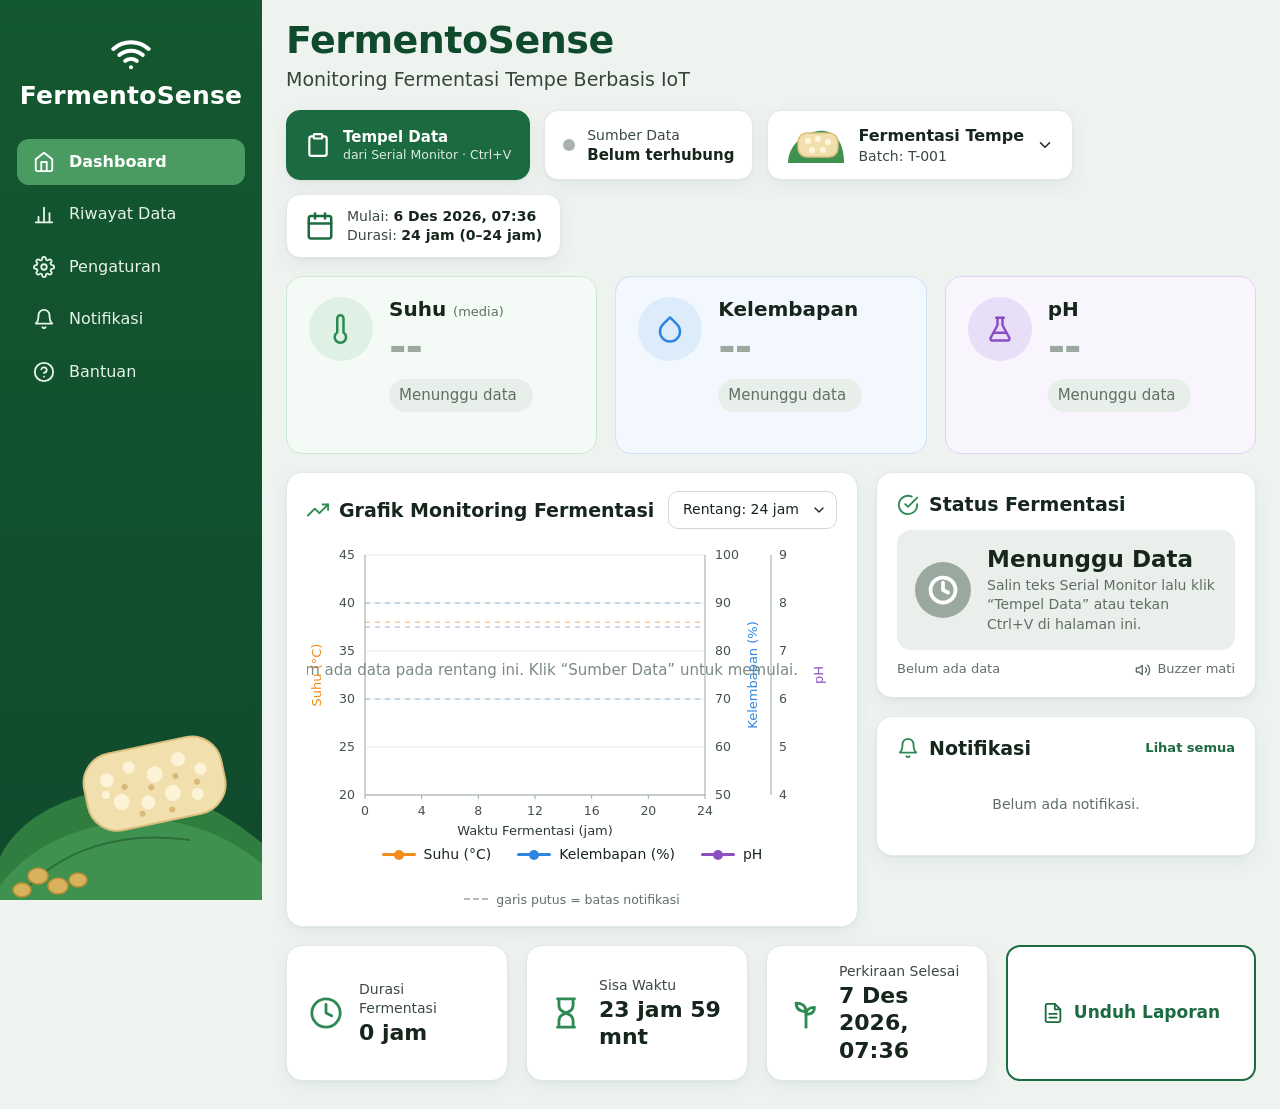
==== index.html @ daf5437d "Tambah dashboard FermentoSense" ====
<!doctype html>
<html lang="id">
<head>
<meta charset="utf-8">
<meta name="viewport" content="width=device-width,initial-scale=1">
<title>FermentoSense – Monitoring Fermentasi Tempe</title>
<link rel="stylesheet" href="style.css">
</head>
<body>

<!-- ============ ICON SPRITE ============ -->
<svg class="sprite" xmlns="http://www.w3.org/2000/svg" aria-hidden="true">
  <defs>
    <symbol id="i-home" viewBox="0 0 24 24"><path d="M3 9l9-7 9 7v11a2 2 0 0 1-2 2H5a2 2 0 0 1-2-2z"/><polyline points="9 22 9 12 15 12 15 22"/></symbol>
    <symbol id="i-bars" viewBox="0 0 24 24"><line x1="18" y1="20" x2="18" y2="10"/><line x1="12" y1="20" x2="12" y2="4"/><line x1="6" y1="20" x2="6" y2="14"/><line x1="3" y1="20" x2="21" y2="20"/></symbol>
    <symbol id="i-gear" viewBox="0 0 24 24"><circle cx="12" cy="12" r="3"/><path d="M19.4 15a1.65 1.65 0 0 0 .33 1.82l.06.06a2 2 0 0 1 0 2.83 2 2 0 0 1-2.83 0l-.06-.06a1.65 1.65 0 0 0-1.82-.33 1.65 1.65 0 0 0-1 1.51V21a2 2 0 0 1-2 2 2 2 0 0 1-2-2v-.09A1.65 1.65 0 0 0 9 19.4a1.65 1.65 0 0 0-1.82.33l-.06.06a2 2 0 0 1-2.83 0 2 2 0 0 1 0-2.83l.06-.06a1.65 1.65 0 0 0 .33-1.82 1.65 1.65 0 0 0-1.51-1H3a2 2 0 0 1-2-2 2 2 0 0 1 2-2h.09A1.65 1.65 0 0 0 4.6 9a1.65 1.65 0 0 0-.33-1.82l-.06-.06a2 2 0 0 1 0-2.83 2 2 0 0 1 2.83 0l.06.06a1.65 1.65 0 0 0 1.82.33H9a1.65 1.65 0 0 0 1-1.51V3a2 2 0 0 1 2-2 2 2 0 0 1 2 2v.09a1.65 1.65 0 0 0 1 1.51 1.65 1.65 0 0 0 1.82-.33l.06-.06a2 2 0 0 1 2.83 0 2 2 0 0 1 0 2.83l-.06.06a1.65 1.65 0 0 0-.33 1.82V9a1.65 1.65 0 0 0 1.51 1H21a2 2 0 0 1 2 2 2 2 0 0 1-2 2h-.09a1.65 1.65 0 0 0-1.51 1z"/></symbol>
    <symbol id="i-bell" viewBox="0 0 24 24"><path d="M18 8A6 6 0 0 0 6 8c0 7-3 9-3 9h18s-3-2-3-9"/><path d="M13.73 21a2 2 0 0 1-3.46 0"/></symbol>
    <symbol id="i-help" viewBox="0 0 24 24"><circle cx="12" cy="12" r="10"/><path d="M9.09 9a3 3 0 0 1 5.83 1c0 2-3 3-3 3"/><line x1="12" y1="17" x2="12.01" y2="17"/></symbol>
    <symbol id="i-thermo" viewBox="0 0 24 24"><path d="M14 14.76V3.5a2.5 2.5 0 0 0-5 0v11.26a4.5 4.5 0 1 0 5 0z"/></symbol>
    <symbol id="i-drop" viewBox="0 0 24 24"><path d="M12 2.69l5.66 5.66a8 8 0 1 1-11.31 0z"/></symbol>
    <symbol id="i-flask" viewBox="0 0 24 24"><path d="M9 3h6"/><path d="M10 3v6L4.5 19a1.5 1.5 0 0 0 1.3 2.2h12.4a1.5 1.5 0 0 0 1.3-2.2L14 9V3"/><path d="M7.5 15h9"/></symbol>
    <symbol id="i-trend" viewBox="0 0 24 24"><polyline points="23 6 13.5 15.5 8.5 10.5 1 18"/><polyline points="17 6 23 6 23 12"/></symbol>
    <symbol id="i-check" viewBox="0 0 24 24"><path d="M22 11.08V12a10 10 0 1 1-5.93-9.14"/><polyline points="22 4 12 14.01 9 11.01"/></symbol>
    <symbol id="i-alert" viewBox="0 0 24 24"><path d="M10.29 3.86L1.82 18a2 2 0 0 0 1.71 3h16.94a2 2 0 0 0 1.71-3L13.71 3.86a2 2 0 0 0-3.42 0z"/><line x1="12" y1="9" x2="12" y2="13"/><line x1="12" y1="17" x2="12.01" y2="17"/></symbol>
    <symbol id="i-clock" viewBox="0 0 24 24"><circle cx="12" cy="12" r="10"/><polyline points="12 6 12 12 16 14"/></symbol>
    <symbol id="i-hourglass" viewBox="0 0 24 24"><path d="M6 2h12M6 22h12M7 2v4.5a5 5 0 0 0 2 4L12 12l-3 1.5a5 5 0 0 0-2 4V22M17 2v4.5a5 5 0 0 1-2 4L12 12l3 1.5a5 5 0 0 1 2 4V22"/></symbol>
    <symbol id="i-sprout" viewBox="0 0 24 24"><path d="M12 22V11"/><path d="M12 11C12 7 9 5 5 5c0 4 2 6 7 6z"/><path d="M12 13c0-3 2.5-5 6-5 0 3.5-2 5-6 5z"/></symbol>
    <symbol id="i-file" viewBox="0 0 24 24"><path d="M14 2H6a2 2 0 0 0-2 2v16a2 2 0 0 0 2 2h12a2 2 0 0 0 2-2V8z"/><polyline points="14 2 14 8 20 8"/><line x1="16" y1="13" x2="8" y2="13"/><line x1="16" y1="17" x2="8" y2="17"/></symbol>
    <symbol id="i-calendar" viewBox="0 0 24 24"><rect x="3" y="4" width="18" height="18" rx="2"/><line x1="16" y1="2" x2="16" y2="6"/><line x1="8" y1="2" x2="8" y2="6"/><line x1="3" y1="10" x2="21" y2="10"/></symbol>
    <symbol id="i-wifi" viewBox="0 0 24 24"><path d="M5 12.55a11 11 0 0 1 14.08 0"/><path d="M1.42 9a16 16 0 0 1 21.16 0"/><path d="M8.53 16.11a6 6 0 0 1 6.95 0"/><line x1="12" y1="20" x2="12.01" y2="20"/></symbol>
    <symbol id="i-chevron" viewBox="0 0 24 24"><polyline points="6 9 12 15 18 9"/></symbol>
    <symbol id="i-volume" viewBox="0 0 24 24"><polygon points="11 5 6 9 2 9 2 15 6 15 11 19 11 5"/><path d="M19.07 4.93a10 10 0 0 1 0 14.14M15.54 8.46a5 5 0 0 1 0 7.07"/></symbol>
    <symbol id="i-mute" viewBox="0 0 24 24"><polygon points="11 5 6 9 2 9 2 15 6 15 11 19 11 5"/><line x1="23" y1="9" x2="17" y2="15"/><line x1="17" y1="9" x2="23" y2="15"/></symbol>
    <symbol id="i-download" viewBox="0 0 24 24"><path d="M21 15v4a2 2 0 0 1-2 2H5a2 2 0 0 1-2-2v-4"/><polyline points="7 10 12 15 17 10"/><line x1="12" y1="15" x2="12" y2="3"/></symbol>
    <symbol id="i-clipboard" viewBox="0 0 24 24"><path d="M16 4h2a2 2 0 0 1 2 2v14a2 2 0 0 1-2 2H6a2 2 0 0 1-2-2V6a2 2 0 0 1 2-2h2"/><rect x="8" y="2" width="8" height="4" rx="1"/></symbol>
    <symbol id="i-plug" viewBox="0 0 24 24"><path d="M9 2v6M15 2v6M6 8h12v4a6 6 0 0 1-12 0z"/><path d="M12 18v4"/></symbol>
  </defs>
</svg>

<div class="app">

  <!-- ============ SIDEBAR ============ -->
  <aside class="sidebar">
    <div class="brand">
      <svg class="ic brand-ic"><use href="#i-wifi"/></svg>
      <div class="brand-name">FermentoSense</div>
    </div>

    <nav class="nav">
      <a href="#dashboard" data-page="dashboard" class="nav-item active"><svg class="ic"><use href="#i-home"/></svg><span>Dashboard</span></a>
      <a href="#riwayat" data-page="riwayat" class="nav-item"><svg class="ic"><use href="#i-bars"/></svg><span>Riwayat Data</span></a>
      <a href="#pengaturan" data-page="pengaturan" class="nav-item"><svg class="ic"><use href="#i-gear"/></svg><span>Pengaturan</span></a>
      <a href="#notifikasi" data-page="notifikasi" class="nav-item"><svg class="ic"><use href="#i-bell"/></svg><span>Notifikasi</span><em class="badge" id="navBadge" hidden>0</em></a>
      <a href="#bantuan" data-page="bantuan" class="nav-item"><svg class="ic"><use href="#i-help"/></svg><span>Bantuan</span></a>
    </nav>

    <svg class="side-art" viewBox="0 0 262 210" aria-hidden="true">
      <path d="M-10 210 C-10 150 40 110 110 100 C170 92 230 120 280 170 L280 210 Z" fill="#2f7d3f"/>
      <path d="M-10 210 C20 160 70 135 140 130 C190 128 240 150 280 190 L280 210 Z" fill="#3f9150"/>
      <path d="M20 205 C60 160 120 140 190 150" stroke="#2a6e39" stroke-width="2" fill="none"/>
      <g transform="translate(78 70) rotate(-12)">
        <rect x="0" y="0" width="140" height="78" rx="30" fill="#f2dfae"/>
        <rect x="0" y="0" width="140" height="78" rx="30" fill="none" stroke="#d9bd7c" stroke-width="2"/>
        <g fill="#fff6dc" opacity=".9">
          <circle cx="24" cy="26" r="7"/><circle cx="48" cy="18" r="6"/><circle cx="72" cy="30" r="8"/><circle cx="98" cy="20" r="7"/><circle cx="118" cy="34" r="6"/>
          <circle cx="34" cy="50" r="8"/><circle cx="60" cy="56" r="7"/><circle cx="86" cy="52" r="8"/><circle cx="110" cy="58" r="6"/><circle cx="20" cy="40" r="4"/>
        </g>
        <g fill="#c79a4c" opacity=".55">
          <circle cx="40" cy="36" r="3"/><circle cx="66" cy="42" r="3"/><circle cx="92" cy="36" r="3"/><circle cx="112" cy="46" r="3"/><circle cx="52" cy="66" r="3"/><circle cx="82" cy="68" r="3"/>
        </g>
      </g>
      <g fill="#d8b25c" stroke="#b78d38" stroke-width="1.5">
        <ellipse cx="38" cy="186" rx="10" ry="8"/><ellipse cx="58" cy="196" rx="10" ry="8"/><ellipse cx="22" cy="200" rx="9" ry="7"/><ellipse cx="78" cy="190" rx="9" ry="7"/>
      </g>
    </svg>
  </aside>

  <!-- ============ MAIN ============ -->
  <main class="main">

    <header class="topbar">
      <div class="title">
        <h1>FermentoSense</h1>
        <p>Monitoring Fermentasi Tempe Berbasis IoT</p>
      </div>

      <div class="top-cards">
        <button type="button" class="pill-card paste-card" id="btnQuickPaste" title="Salin teks Serial Monitor (Tinkercad/Wokwi), lalu klik ini atau tekan Ctrl+V">
          <svg class="ic"><use href="#i-clipboard"/></svg>
          <span class="pc-text"><b>Tempel Data</b><small>dari Serial Monitor · Ctrl+V</small></span>
        </button>

        <button type="button" class="pill-card source-card" id="sourcePill" title="Pilih sumber data sensor">
          <span class="dot" id="srcDot"></span>
          <span class="pc-text">
            <small>Sumber Data</small>
            <b id="srcLabel">Belum terhubung</b>
          </span>
        </button>

        <a href="#pengaturan" class="pill-card batch-card">
          <svg class="batch-ic" viewBox="0 0 60 44" aria-hidden="true">
            <path d="M2 40 C2 22 18 10 32 8 C46 6 58 16 58 40 Z" fill="#3f9150"/>
            <rect x="12" y="10" width="40" height="24" rx="9" fill="#f2dfae" stroke="#d9bd7c" stroke-width="1.5"/>
            <g fill="#fff6dc"><circle cx="22" cy="18" r="3"/><circle cx="32" cy="16" r="3"/><circle cx="42" cy="19" r="3"/><circle cx="26" cy="27" r="3"/><circle cx="37" cy="27" r="3"/></g>
          </svg>
          <span class="pc-text"><b id="batchName">Fermentasi Tempe</b><small>Batch: <span id="batchId">T-001</span></small></span>
          <svg class="ic chev"><use href="#i-chevron"/></svg>
        </a>

        <div class="pill-card date-card">
          <svg class="ic"><use href="#i-calendar"/></svg>
          <span class="pc-text"><small>Mulai: <b id="hdStart">-</b></small><small>Durasi: <b id="hdDur">-</b></small></span>
        </div>
      </div>
    </header>

    <!-- ============ DASHBOARD ============ -->
    <section class="page active" id="page-dashboard">

      <div class="sensor-row">
        <article class="scard temp" id="cardTemp">
          <div class="sicon"><svg class="ic"><use href="#i-thermo"/></svg></div>
          <div class="sbody">
            <div class="slabel">Suhu <span class="slabel-sub">(media)</span></div>
            <div class="sval" id="valTemp">--</div>
            <div class="chip idle" id="chipTemp"></div>
            <div class="ssub" id="subTemp"></div>
          </div>
        </article>

        <article class="scard hum" id="cardHum">
          <div class="sicon"><svg class="ic"><use href="#i-drop"/></svg></div>
          <div class="sbody">
            <div class="slabel">Kelembapan</div>
            <div class="sval" id="valHum">--</div>
            <div class="chip idle" id="chipHum"></div>
          </div>
        </article>

        <article class="scard ph" id="cardPh">
          <div class="sicon"><svg class="ic"><use href="#i-flask"/></svg></div>
          <div class="sbody">
            <div class="slabel">pH</div>
            <div class="sval" id="valPh">--</div>
            <div class="chip idle" id="chipPh"></div>
          </div>
        </article>
      </div>

      <div class="main-row">
        <section class="card chart-card">
          <div class="card-head">
            <h2><svg class="ic green"><use href="#i-trend"/></svg> Grafik Monitoring Fermentasi</h2>
            <label class="select-wrap">
              <select id="rangeSel" aria-label="Rentang waktu grafik">
                <option value="1">Rentang: 1 jam</option>
                <option value="6">Rentang: 6 jam</option>
                <option value="12">Rentang: 12 jam</option>
                <option value="24" selected>Rentang: 24 jam</option>
                <option value="all">Rentang: Semua</option>
              </select>
              <svg class="ic"><use href="#i-chevron"/></svg>
            </label>
          </div>
          <div class="chart" id="chart"></div>
          <div class="legend">
            <span><i class="lg temp"></i>Suhu (°C)</span>
            <span><i class="lg hum"></i>Kelembapan (%)</span>
            <span><i class="lg ph"></i>pH</span>
            <span class="lg-note"><i class="lg-dash"></i>garis putus = batas notifikasi</span>
          </div>
        </section>

        <div class="side-col">
          <section class="card status-card" id="statusCard">
            <div class="card-head"><h2><svg class="ic green"><use href="#i-check"/></svg> Status Fermentasi</h2></div>
            <div class="status-box idle" id="statusBox">
              <div class="status-icon"><svg class="ic"><use href="#i-check"/></svg></div>
              <div>
                <b id="statusTitle">Menunggu Data</b>
                <p id="statusText">Hubungkan sensor untuk memulai.</p>
              </div>
            </div>
            <div class="status-meta">
              <span id="statusMeta">Belum ada data</span>
              <span class="buzzer" id="buzzerRow"></span>
            </div>
          </section>

          <section class="card notif-card">
            <div class="card-head">
              <h2><svg class="ic green"><use href="#i-bell"/></svg> Notifikasi</h2>
              <a href="#notifikasi" class="link-sm">Lihat semua</a>
            </div>
            <div class="notif-list" id="notifPreview"></div>
          </section>
        </div>
      </div>

      <div class="bottom-row">
        <div class="card mini">
          <svg class="ic green"><use href="#i-clock"/></svg>
          <div><small>Durasi Fermentasi</small><b id="elapsed">0 jam</b></div>
        </div>
        <div class="card mini">
          <svg class="ic green"><use href="#i-hourglass"/></svg>
          <div><small>Sisa Waktu</small><b id="remain">0 jam</b></div>
        </div>
        <div class="card mini">
          <svg class="ic green"><use href="#i-sprout"/></svg>
          <div><small>Perkiraan Selesai</small><b id="eta">-</b></div>
        </div>
        <button type="button" class="btn-report" id="btnReport"><svg class="ic"><use href="#i-file"/></svg> Unduh Laporan</button>
      </div>
    </section>

    <!-- ============ RIWAYAT ============ -->
    <section class="page" id="page-riwayat">
      <div class="page-head">
        <h2>Riwayat Data</h2>
        <div class="btn-row">
          <button class="btn" id="btnCsv"><svg class="ic"><use href="#i-download"/></svg> Unduh CSV</button>
          <button class="btn danger" id="btnClearHist">Hapus Riwayat</button>
        </div>
      </div>
      <div class="stat-grid" id="statGrid"></div>
      <section class="card">
        <div class="card-head"><h2>Data Sensor Terbaru</h2><span class="muted" id="histCount"></span></div>
        <div class="table-wrap">
          <table class="tbl" id="histTable">
            <thead><tr><th>Waktu</th><th>Jam ke-</th><th>Suhu Media (°C)</th><th>Suhu Udara (°C)</th><th>Kelembapan (%)</th><th>pH</th><th>Status</th></tr></thead>
            <tbody></tbody>
          </table>
        </div>
      </section>
    </section>

    <!-- ============ PENGATURAN ============ -->
    <section class="page" id="page-pengaturan">
      <div class="page-head"><h2>Pengaturan</h2></div>
      <form id="settingsForm" class="settings-grid" autocomplete="off">
        <section class="card">
          <div class="card-head"><h2>Batch Fermentasi</h2></div>
          <div class="form-grid">
            <label>Nama proses<input type="text" id="setBatchName" required></label>
            <label>Kode batch<input type="text" id="setBatchId" required></label>
            <label>Waktu mulai<input type="datetime-local" id="setStart" required></label>
            <label>Durasi (jam)<input type="number" id="setDuration" min="1" max="240" step="1" required></label>
          </div>
        </section>

        <section class="card">
          <div class="card-head"><h2>Batas Parameter &amp; Notifikasi</h2></div>
          <div class="form-grid">
            <label>Suhu media maks. (°C)<input type="number" id="setTempMax" step="0.1" required><small>Di atas ini: buzzer + notifikasi suhu terlalu tinggi.</small></label>
            <label>pH maks.<input type="number" id="setPhMax" step="0.1" required><small>Di atas ini: kemungkinan fermentasi berlebihan.</small></label>
            <label>Kelembapan min. (%)<input type="number" id="setHumMin" step="1" required><small>Di bawah ini: kelembapan tidak sesuai.</small></label>
            <label>Kelembapan maks. (%)<input type="number" id="setHumMax" step="1" required><small>Di atas ini: kelembapan tidak sesuai.</small></label>
            <label>Simpan riwayat tiap (detik)<input type="number" id="setInterval" min="1" max="3600" step="1" required><small>Tampilan kartu selalu real-time; ini hanya untuk riwayat &amp; grafik.</small></label>
            <label class="check"><input type="checkbox" id="setBuzzer"> Bunyikan buzzer di browser saat suhu melewati batas</label>
          </div>
        </section>

        <div class="btn-row wide">
          <button type="submit" class="btn primary">Simpan Pengaturan</button>
          <button type="button" class="btn" id="btnDefaults">Pulihkan Batas Default</button>
          <button type="button" class="btn" id="btnOpenSource"><svg class="ic"><use href="#i-plug"/></svg> Sumber Data…</button>
        </div>

        <section class="card wide">
          <div class="card-head"><h2>Data &amp; Batch</h2></div>
          <div class="btn-row">
            <button type="button" class="btn" id="btnSeed">Muat Data Contoh (12 jam)</button>
            <button type="button" class="btn" id="btnNewBatch">Mulai Batch Baru</button>
            <button type="button" class="btn danger" id="btnWipe">Hapus Semua Data</button>
          </div>
          <p class="muted">Data disimpan di browser ini (localStorage). “Mulai Batch Baru” mengosongkan riwayat &amp; notifikasi lalu mengatur waktu mulai ke sekarang.</p>
        </section>
      </form>
    </section>

    <!-- ============ NOTIFIKASI ============ -->
    <section class="page" id="page-notifikasi">
      <div class="page-head">
        <h2>Notifikasi</h2>
        <div class="btn-row">
          <button class="btn" id="btnReadAll">Tandai Semua Dibaca</button>
          <button class="btn danger" id="btnClearNotif">Hapus Semua</button>
        </div>
      </div>
      <section class="card"><div class="notif-list big" id="notifFull"></div></section>
    </section>

    <!-- ============ BANTUAN ============ -->
    <section class="page" id="page-bantuan">
      <div class="page-head"><h2>Bantuan</h2></div>

      <section class="card help">
        <h3>Alur data</h3>
        <ol class="flow">
          <li><b>Sensor</b><span>TMP36 ×2, potensiometer ×2</span></li>
          <li><b>Arduino Uno</b><span>baca &amp; kirim lewat Serial</span></li>
          <li><b>Serial Monitor</b><span>teks 1 baris tiap detik</span></li>
          <li><b>FermentoSense</b><span>tempel / USB Serial / simulator</span></li>
          <li><b>Dashboard</b><span>cek batas, grafik, notifikasi</span></li>
        </ol>
        <p class="muted">Tinkercad berjalan di cloud dan tidak punya jalur keluar ke website lain, sehingga data dari Serial Monitor Tinkercad dipindahkan dengan fitur <b>Tempel Serial Monitor</b> (klik “Sumber Data” di kanan atas). Untuk Arduino/ESP32 asli yang tersambung USB, gunakan tab <b>USB Serial</b> (Chrome/Edge) agar data masuk otomatis.</p>
      </section>

      <section class="card help">
        <h3>Pengganti komponen di Tinkercad</h3>
        <div class="table-wrap">
          <table class="tbl">
            <thead><tr><th>Komponen prototype asli</th><th>Pengganti di Tinkercad</th><th>Pin</th><th>Dibaca sebagai</th></tr></thead>
            <tbody>
              <tr><td>ESP32</td><td>Arduino Uno</td><td>–</td><td>Mikrokontroler</td></tr>
              <tr><td>DS18B20</td><td>TMP36 pertama</td><td>A0</td><td><code>T</code> – suhu media (°C)</td></tr>
              <tr><td>DHT22 (suhu)</td><td>TMP36 kedua</td><td>A1</td><td><code>A</code> – suhu udara (°C)</td></tr>
              <tr><td>DHT22 (kelembapan)</td><td>Potensiometer pertama</td><td>A2</td><td><code>H</code> – kelembapan (0–100 %)</td></tr>
              <tr><td>Sensor pH</td><td>Potensiometer kedua</td><td>A3</td><td><code>PH</code> – pH (0–14)</td></tr>
              <tr><td>Buzzer</td><td>Piezo buzzer</td><td>D8</td><td>Bunyi jika suhu media &gt; batas</td></tr>
            </tbody>
          </table>
        </div>
        <p class="muted">Kabel TMP36: kaki kiri → 5V, tengah → pin analog, kanan → GND. Potensiometer: ujung → 5V &amp; GND, wiper (tengah) → pin analog. Piezo: + → D8, – → GND.</p>
      </section>

      <section class="card help">
        <h3>Aturan pengolahan data &amp; notifikasi</h3>
        <div class="table-wrap">
          <table class="tbl">
            <thead><tr><th>Parameter</th><th>Kondisi</th><th>Aksi</th></tr></thead>
            <tbody>
              <tr><td>Suhu media</td><td>&gt; <span data-th="tempMax">38</span> °C</td><td>Buzzer berbunyi + notifikasi “suhu terlalu tinggi”</td></tr>
              <tr><td>Kelembapan udara</td><td>&lt; <span data-th="humMin">70</span> % atau &gt; <span data-th="humMax">90</span> % RH</td><td>Notifikasi “kelembapan tidak sesuai”</td></tr>
              <tr><td>pH</td><td>&gt; <span data-th="phMax">7,5</span></td><td>Notifikasi “kemungkinan fermentasi berlebihan”</td></tr>
              <tr><td>Semua parameter dalam batas</td><td>–</td><td>Dashboard menampilkan status <b>Normal</b></td></tr>
            </tbody>
          </table>
        </div>
        <p class="muted">Notifikasi dikirim saat kondisi <i>berubah</i> (normal → melewati batas, dan sebaliknya), jadi tidak membanjiri daftar tiap detik. Batas dapat diubah di menu Pengaturan.</p>
      </section>

      <section class="card help">
        <div class="card-head"><h3>Kode Arduino untuk Tinkercad</h3><button class="btn" id="btnCopySketch">Salin Kode</button></div>
        <pre class="code" id="sketch"></pre>
      </section>

      <section class="card help">
        <h3>Format data yang dipahami</h3>
        <p>Satu baris per pembacaan. Semua format berikut diterima:</p>
        <pre class="code small">T=31.2;A=29.0;H=74.0;PH=5.70
suhu=31.2, kelembapan=74, ph=5.7
{"temp":31.2,"air":29.0,"hum":74,"ph":5.7}
31.2,74,5.7            (suhu, kelembapan, pH)
31.2,29.0,74,5.7       (suhu media, suhu udara, kelembapan, pH)

Format sketch Tinkercad tim (Arduino Uno), satu blok per siklus:
===== HASIL MONITORING =====
Suhu Media  : 31.20 C
Suhu Udara  : 29.00 C
Kelembapan  : 74.00 % RH
pH          : 5.70
STATUS: NORMAL
→ blok diproses saat baris pH tiba; baris ALARM/STATUS diabaikan (dashboard menghitung sendiri).

Format sketch Wokwi tim (ESP32, 3×DS18B20 + DHT22), beberapa baris per siklus:
DS18B20 Sensor 1: 27.31 ºC
DS18B20 Sensor 2: 27.25 ºC
DS18B20 Sensor 3: 27.38 ºC
DHT22 Humidity: 50.5 %	DHT22 Temperature: 23.1 ºC
→ suhu media = rata-rata 3 DS18B20, suhu udara &amp; kelembapan = DHT22.
  (pH belum ada di sketch Wokwi tersebut, jadi kartu pH menunggu data.)</pre>
      </section>

      <section class="card help">
        <h3>Langkah cepat di Tinkercad</h3>
        <ol class="steps">
          <li>Rakit rangkaian sesuai tabel, tempel kode di atas (mode <i>Text</i>), lalu klik <b>Start Simulation</b>.</li>
          <li>Buka <b>Serial Monitor</b>, geser slider TMP36 / potensiometer sambil melihat baris data muncul.</li>
          <li>Salin beberapa baris dari Serial Monitor → di FermentoSense klik <b>Sumber Data → Tempel Serial Monitor</b> → <b>Proses Data</b>.</li>
          <li>Uji alarm: naikkan TMP36 pertama di atas 38 °C (piezo berbunyi di Tinkercad), turunkan potensiometer 1 di bawah 70 %, atau naikkan potensiometer 2 di atas pH 7,5.</li>
        </ol>
      </section>
    </section>

  </main>
</div>

<!-- ============ MODAL SUMBER DATA ============ -->
<dialog id="srcModal">
  <div class="modal-head">
    <h3>Sumber Data Sensor</h3>
    <button type="button" class="x" id="srcClose" aria-label="Tutup">×</button>
  </div>
  <div class="tabs" role="tablist">
    <button type="button" class="tab active" data-tab="sim">Simulator</button>
    <button type="button" class="tab" data-tab="paste">Tempel Serial Monitor</button>
    <button type="button" class="tab" data-tab="usb">USB Serial</button>
  </div>

  <div class="tab-body" id="tab-sim">
    <p class="muted">Meniru sensor Tinkercad. Geser slider seperti memutar TMP36 / potensiometer; data dikirim tiap detik.</p>
    <div class="sliders">
      <label>Suhu media – TMP36 #1 <output id="oTemp">31,2 °C</output><input type="range" id="simTemp" min="15" max="50" step="0.1" value="31.2"></label>
      <label>Suhu udara – TMP36 #2 <output id="oAir">29,0 °C</output><input type="range" id="simAir" min="15" max="50" step="0.1" value="29"></label>
      <label>Kelembapan – Potensiometer #1 <output id="oHum">74 %</output><input type="range" id="simHum" min="0" max="100" step="1" value="74"></label>
      <label>pH – Potensiometer #2 <output id="oPh">5,7</output><input type="range" id="simPh" min="0" max="14" step="0.1" value="5.7"></label>
    </div>
    <div class="presets">
      <span>Skenario:</span>
      <button type="button" class="chip-btn" data-preset="normal">Normal</button>
      <button type="button" class="chip-btn" data-preset="hot">Suhu tinggi</button>
      <button type="button" class="chip-btn" data-preset="dry">Kelembapan rendah</button>
      <button type="button" class="chip-btn" data-preset="wet">Kelembapan tinggi</button>
      <button type="button" class="chip-btn" data-preset="acid">pH tinggi</button>
    </div>
    <label class="check"><input type="checkbox" id="simNoise" checked> Variasi acak kecil (agar mirip sensor asli)</label>
    <div class="btn-row">
      <button type="button" class="btn primary" id="simToggle">Mulai Simulator</button>
      <button type="button" class="btn" id="simOnce">Kirim Sekali</button>
    </div>
  </div>

  <div class="tab-body" id="tab-paste" hidden>
    <p class="muted">Salin teks dari <b>Serial Monitor Tinkercad</b> lalu tempel di bawah. Tiap baris diproses menjadi satu pembacaan.</p>
    <textarea id="pasteArea" rows="7" spellcheck="false" placeholder="T=31.2;A=29.0;H=74.0;PH=5.70&#10;T=31.4;A=29.0;H=73.0;PH=5.68"></textarea>
    <div class="paste-opts">
      <label>Jarak waktu antar baris (detik)<input type="number" id="pasteGap" min="1" value="1"></label>
      <button type="button" class="btn primary" id="pasteGo">Proses Data</button>
    </div>
    <p class="muted" id="pasteResult"></p>
  </div>

  <div class="tab-body" id="tab-usb" hidden>
    <p class="muted">Untuk Arduino / ESP32 <b>fisik</b> yang tersambung lewat USB (sketch yang sama, format baris sama). Butuh Chrome atau Edge. Tidak bisa dipakai untuk Tinkercad.</p>
    <div class="paste-opts">
      <label>Baud rate
        <select id="baud"><option>9600</option><option>19200</option><option>57600</option><option selected>115200</option></select>
      </label>
      <div class="btn-row">
        <button type="button" class="btn primary" id="usbConnect">Hubungkan</button>
        <button type="button" class="btn" id="usbDisconnect" disabled>Putuskan</button>
      </div>
    </div>
    <p class="muted" id="usbStatus">Belum terhubung.</p>
  </div>
</dialog>

<div class="toast" id="toast" role="status" aria-live="polite"></div>

<script src="app.js"></script>
</body>
</html>
---- style.css ----
:root{
  --g900:#0f4a2c; --g800:#14582f; --g700:#1c6b40; --g600:#2c8a52; --g500:#34a85a; --g100:#e3f3e8; --g50:#f2faf5;
  --ink:#16261d; --muted:#5f6f66; --line:#e2eae5; --bg:#eef3f0; --card:#fff;
  --orange:#f28c1a; --blue:#2f86e0; --purple:#8a4fc1;
  --red:#d33a32; --red-bg:#fdeceb; --red-line:#f4c3bf; --amber:#c27a00;
  --radius:16px; --shadow:0 1px 2px rgba(15,74,44,.05),0 6px 18px rgba(15,74,44,.06);
}
*{box-sizing:border-box}
html,body{margin:0}
body{font-family:"Segoe UI",system-ui,-apple-system,Roboto,Arial,sans-serif;color:var(--ink);background:var(--bg);font-size:15px;line-height:1.4}
.sprite{position:absolute;width:0;height:0;overflow:hidden}
.ic{width:22px;height:22px;fill:none;stroke:currentColor;stroke-width:2;stroke-linecap:round;stroke-linejoin:round;flex:none}
.ic.green{color:var(--g600)}
button,select,input,textarea{font:inherit;color:inherit}
a{color:inherit;text-decoration:none}
[hidden]{display:none!important}

.app{display:grid;grid-template-columns:262px minmax(0,1fr);min-height:100vh}

/* ---------- sidebar ---------- */
.sidebar{background:linear-gradient(180deg,#14582f 0%,#0f4a2c 100%);color:#fff;position:sticky;top:0;height:100vh;display:flex;flex-direction:column;overflow:hidden}
.brand{display:flex;flex-direction:column;align-items:center;gap:4px;padding:34px 16px 26px}
.brand-ic{width:40px;height:40px;stroke-width:2.4}
.brand-name{font-size:25px;font-weight:700;letter-spacing:.2px}
.nav{display:flex;flex-direction:column;gap:6px;padding:0 17px}
.nav-item{display:flex;align-items:center;gap:14px;padding:12px 16px;border-radius:12px;color:#e6f3ea;font-size:16px;transition:background .15s}
.nav-item:hover{background:rgba(255,255,255,.08)}
.nav-item.active{background:#4a9b62;color:#fff;font-weight:600}
.badge{margin-left:auto;background:#ef4a3f;color:#fff;font-style:normal;font-size:12px;font-weight:700;min-width:24px;height:24px;border-radius:12px;display:grid;place-items:center;padding:0 6px}
.side-art{margin-top:auto;width:100%;display:block}

/* ---------- topbar ---------- */
.main{padding:20px 24px 28px;min-width:0}
.topbar{display:flex;justify-content:space-between;align-items:flex-start;gap:18px;flex-wrap:wrap;margin-bottom:18px}
.title h1{margin:0;font-size:38px;line-height:1.1;color:var(--g900);font-weight:800;letter-spacing:-.5px}
.title p{margin:4px 0 0;font-size:19px;color:#35453c}
.top-cards{display:flex;gap:14px;flex-wrap:wrap}
.pill-card{display:flex;align-items:center;gap:12px;background:var(--card);border-radius:14px;padding:12px 18px;box-shadow:var(--shadow);border:1px solid var(--line);cursor:default;text-align:left}
.pill-card small{display:block;color:#3b4a42;font-size:14px}
.pill-card b{font-weight:600;color:var(--ink)}
.pc-text{display:flex;flex-direction:column;line-height:1.35}
.batch-card{cursor:pointer;min-width:250px}
.batch-card .pc-text b{font-size:16px}
.batch-card .chev{margin-left:auto;width:18px;height:18px}
.batch-ic{width:60px;height:44px}
.date-card .ic{color:var(--g700);width:30px;height:30px}
.paste-card{cursor:pointer;background:var(--g700);border-color:var(--g700);color:#fff;transition:background .15s}
.paste-card:hover{background:var(--g800)}
.paste-card b,.paste-card small{color:#fff}
.paste-card small{opacity:.85;font-size:12.5px}
.paste-card .ic{width:26px;height:26px}
.source-card{cursor:pointer;transition:box-shadow .15s}
.source-card:hover{box-shadow:0 2px 4px rgba(15,74,44,.1),0 8px 22px rgba(15,74,44,.12)}
.source-card b{font-size:15px}
.dot{width:12px;height:12px;border-radius:50%;background:#a7b3ac;flex:none}
.dot.live{background:#27b25a;box-shadow:0 0 0 0 rgba(39,178,90,.6);animation:pulse 1.6s infinite}
.dot.stale{background:#e0a32b}
@keyframes pulse{70%{box-shadow:0 0 0 9px rgba(39,178,90,0)}100%{box-shadow:0 0 0 0 rgba(39,178,90,0)}}

/* ---------- pages ---------- */
.page{display:none}
.page.active{display:block}
.page-head{display:flex;align-items:center;justify-content:space-between;gap:12px;flex-wrap:wrap;margin-bottom:16px}
.page-head h2{margin:0;font-size:26px;color:var(--g900)}

.card{background:var(--card);border-radius:var(--radius);box-shadow:var(--shadow);border:1px solid var(--line);padding:18px 20px}
.card-head{display:flex;align-items:center;justify-content:space-between;gap:10px;margin-bottom:12px}
.card-head h2,.card-head h3{margin:0;font-size:19px;display:flex;align-items:center;gap:10px}
.link-sm{font-size:13px;color:var(--g700);font-weight:600}
.muted{color:var(--muted);font-size:13.5px}

/* ---------- sensor cards ---------- */
.sensor-row{display:grid;grid-template-columns:repeat(3,minmax(0,1fr));gap:18px;margin-bottom:18px}
.scard{display:flex;gap:16px;align-items:flex-start;padding:20px 22px;border-radius:var(--radius);border:1.5px solid;transition:background .2s,border-color .2s}
.scard.temp{background:#f4fbf6;border-color:#cde7d6}
.scard.hum{background:#f3f8fe;border-color:#cfe1f5}
.scard.ph{background:#f8f5fd;border-color:#e0d4f3}
.scard.warn{background:var(--red-bg);border-color:var(--red-line)}
.sicon{width:64px;height:64px;border-radius:50%;display:grid;place-items:center;flex:none}
.sicon .ic{width:30px;height:30px}
.temp .sicon{background:#dff1e5;color:#2c8a52}
.hum .sicon{background:#dcecfb;color:#2f86e0}
.ph .sicon{background:#e9def8;color:#8a4fc1}
.warn .sicon{background:#fadad7;color:var(--red)}
.slabel{font-weight:700;font-size:20px;line-height:1.2}
.slabel-sub{font-weight:500;font-size:13px;color:var(--muted)}
.sval{font-size:42px;font-weight:800;line-height:1.15;letter-spacing:-1px;margin:2px 0 8px;font-variant-numeric:tabular-nums}
.sval small{font-size:34px;font-weight:800;letter-spacing:0;margin-left:6px}
.nodata .sval{color:#9aa8a0}
.ssub{font-size:13px;color:var(--muted);margin-top:8px;min-height:1em}
.chip{display:inline-flex;align-items:center;gap:8px;padding:6px 16px 6px 10px;border-radius:999px;font-size:15px;max-width:100%}
.chip .ic{width:20px;height:20px}
.chip.ok{background:#d9f0df;color:#124a28}
.chip.ok .ic{color:#1f9a4c}
.chip.bad{background:#f9d5d2;color:#8d1d17;font-weight:600}
.chip.bad .ic{color:var(--red)}
.chip.idle{background:#e8eeea;color:#5f6f66}

/* ---------- main row ---------- */
.main-row{display:grid;grid-template-columns:minmax(0,1fr) 380px;gap:18px;margin-bottom:18px}
.chart-card{min-width:0}
.select-wrap{position:relative;display:inline-flex;align-items:center}
.select-wrap select{appearance:none;border:1px solid #cfd9d3;background:#fff;border-radius:10px;padding:8px 36px 8px 14px;font-size:14px;cursor:pointer}
.select-wrap .ic{position:absolute;right:10px;width:16px;height:16px;pointer-events:none}
.chart{position:relative;width:100%;min-height:300px}
.chart svg{display:block;max-width:100%}
.chart text{font-family:inherit}
.tip{position:absolute;pointer-events:none;background:rgba(22,38,29,.94);color:#fff;border-radius:10px;padding:8px 12px;font-size:13px;line-height:1.5;display:none;white-space:nowrap;z-index:5}
.tip b{display:block;margin-bottom:2px}
.tip i{display:inline-block;width:9px;height:9px;border-radius:50%;margin-right:6px}
.legend{display:flex;justify-content:center;gap:26px;flex-wrap:wrap;font-size:14px;margin-top:4px}
.legend span{display:flex;align-items:center;gap:8px}
.lg{width:34px;height:3px;position:relative;display:inline-block;border-radius:2px}
.lg::after{content:"";position:absolute;left:50%;top:50%;width:10px;height:10px;border-radius:50%;background:inherit;transform:translate(-50%,-50%)}
.lg.temp{background:var(--orange)}.lg.hum{background:var(--blue)}.lg.ph{background:var(--purple)}
.lg-note{color:var(--muted);font-size:12.5px}
.lg-dash{width:24px;border-top:2px dashed #b4bfb8;display:inline-block}

.side-col{display:flex;flex-direction:column;gap:18px;min-width:0}
.status-box{display:flex;align-items:center;gap:16px;border-radius:14px;padding:16px 18px;background:#d9f1df}
.status-box b{font-size:23px;display:block;line-height:1.2}
.status-box p{margin:2px 0 0;font-size:14px;color:#26432f}
.status-icon{width:56px;height:56px;border-radius:50%;background:#27ae55;color:#fff;display:grid;place-items:center;flex:none}
.status-icon .ic{width:30px;height:30px;stroke-width:3}
.status-box.warn{background:var(--red-bg);border:1px solid var(--red-line)}
.status-box.warn .status-icon{background:var(--red)}
.status-box.warn p{color:#7d2520}
.status-box.warn ul{margin:6px 0 0;padding-left:18px;font-size:14px;color:#7d2520}
.status-box.idle{background:#eaefec}
.status-box.idle .status-icon{background:#9aa8a0}
.status-box.idle p{color:var(--muted)}
.status-meta{display:flex;justify-content:space-between;align-items:center;gap:10px;margin-top:10px;font-size:13px;color:var(--muted);flex-wrap:wrap}
.buzzer{display:inline-flex;align-items:center;gap:6px}
.buzzer .ic{width:16px;height:16px}
.buzzer.on{color:var(--red);font-weight:700}
.buzzer.on .ic{animation:shake .5s infinite}
@keyframes shake{25%{transform:rotate(-12deg)}75%{transform:rotate(12deg)}}
.buzzer button{border:1px solid var(--red-line);background:#fff;color:var(--red);border-radius:8px;padding:2px 10px;font-size:12px;cursor:pointer}

.notif-list{display:flex;flex-direction:column;gap:10px}
.notif{display:flex;gap:12px;padding:12px 14px;border-radius:12px;align-items:flex-start}
.notif .ic{margin-top:2px}
.notif.warn{background:#fbe9e8;border:1px solid #f6d3d0;color:#8d1d17}
.notif.warn .ic{color:var(--red)}
.notif.ok{background:#e6f5ea;border:1px solid #d3ecda;color:#173f26}
.notif.ok .ic{color:#1f9a4c}
.nb{flex:1;min-width:0}
.nt{display:flex;justify-content:space-between;gap:10px;align-items:baseline}
.nt b{font-size:15px}
.nt span{font-size:12.5px;opacity:.8;white-space:nowrap}
.notif p{margin:2px 0 0;font-size:13.5px;color:var(--ink);opacity:.85}
.notif.unread{box-shadow:inset 3px 0 0 var(--red)}
.notif.ok.unread{box-shadow:inset 3px 0 0 #27ae55}
.empty{color:var(--muted);text-align:center;padding:22px 8px;font-size:14px}
.notif-list.big .notif{padding:14px 16px}

/* ---------- bottom row ---------- */
.bottom-row{display:grid;grid-template-columns:repeat(3,minmax(0,1fr)) 250px;gap:18px;align-items:stretch}
.card.mini{display:flex;align-items:center;gap:16px;padding:16px 22px}
.card.mini .ic{width:34px;height:34px}
.card.mini small{display:block;color:#3b4a42;font-size:14px}
.card.mini b{font-size:22px;font-weight:700;line-height:1.25}
.btn-report{display:flex;align-items:center;justify-content:center;gap:10px;background:#fff;border:2px solid var(--g700);color:var(--g700);border-radius:14px;font-size:17px;font-weight:600;cursor:pointer;padding:14px;transition:background .15s,color .15s}
.btn-report:hover{background:var(--g700);color:#fff}

/* ---------- buttons / forms ---------- */
.btn-row{display:flex;gap:10px;flex-wrap:wrap;align-items:center}
.btn{display:inline-flex;align-items:center;gap:8px;border:1px solid #c5d3ca;background:#fff;border-radius:10px;padding:9px 16px;cursor:pointer;font-weight:600;font-size:14px;color:var(--g800)}
.btn .ic{width:17px;height:17px}
.btn:hover{background:var(--g50)}
.btn.primary{background:var(--g700);border-color:var(--g700);color:#fff}
.btn.primary:hover{background:var(--g800)}
.btn.danger{color:var(--red);border-color:var(--red-line)}
.btn.danger:hover{background:var(--red-bg)}
.btn:disabled{opacity:.5;cursor:not-allowed}
.chip-btn{border:1px solid #c5d3ca;background:#fff;border-radius:999px;padding:5px 14px;cursor:pointer;font-size:13px}
.chip-btn:hover{background:var(--g100)}

.settings-grid{display:grid;grid-template-columns:repeat(2,minmax(0,1fr));gap:18px}
.settings-grid .wide{grid-column:1/-1}
.form-grid{display:grid;grid-template-columns:repeat(2,minmax(0,1fr));gap:14px 16px}
.form-grid label,.tab-body label{display:flex;flex-direction:column;gap:5px;font-size:14px;font-weight:600}
.form-grid small{font-weight:400;color:var(--muted);font-size:12px}
input[type=text],input[type=number],input[type=datetime-local],select,textarea{border:1px solid #c9d6ce;border-radius:10px;padding:9px 12px;background:#fff;width:100%}
input:focus,select:focus,textarea:focus{outline:2px solid #8fd0a5;border-color:#4a9b62}
label.check{flex-direction:row!important;align-items:center;gap:10px!important;font-weight:500!important;grid-column:1/-1}
label.check input{width:auto}

.table-wrap{overflow:auto;max-width:100%}
.tbl{border-collapse:collapse;width:100%;font-size:14px}
.tbl th,.tbl td{text-align:left;padding:9px 12px;border-bottom:1px solid var(--line);white-space:nowrap}
.tbl th{color:var(--muted);font-weight:600;font-size:13px;position:sticky;top:0;background:#fff}
.tbl td.num{font-variant-numeric:tabular-nums}
.tbl tr.bad td{background:#fff6f5}
.tag{display:inline-block;padding:2px 10px;border-radius:999px;font-size:12px;font-weight:600}
.tag.ok{background:#d9f0df;color:#124a28}
.tag.bad{background:#f9d5d2;color:#8d1d17}
code{background:#eef3f0;border-radius:5px;padding:1px 6px;font-size:13px}

.stat-grid{display:grid;grid-template-columns:repeat(3,minmax(0,1fr));gap:18px;margin-bottom:18px}
.stat h3{margin:0 0 8px;font-size:16px;display:flex;align-items:center;gap:8px}
.stat dl{display:grid;grid-template-columns:auto 1fr;gap:4px 14px;margin:0}
.stat dt{color:var(--muted);font-size:13.5px}
.stat dd{margin:0;font-weight:700;text-align:right;font-variant-numeric:tabular-nums}

.help{margin-bottom:16px}
.help h3{margin:0 0 10px;font-size:18px}
.flow{list-style:none;display:flex;gap:10px;flex-wrap:wrap;padding:0;margin:0 0 12px;counter-reset:f}
.flow li{flex:1;min-width:140px;background:var(--g50);border:1px solid #cfe7d8;border-radius:12px;padding:10px 12px;display:flex;flex-direction:column;counter-increment:f}
.flow li::before{content:counter(f);width:22px;height:22px;border-radius:50%;background:var(--g700);color:#fff;font-size:12px;display:grid;place-items:center;margin-bottom:6px;font-weight:700}
.flow span{font-size:13px;color:var(--muted)}
.steps{padding-left:22px;margin:0}.steps li{margin:6px 0}
pre.code{background:#13241b;color:#d6f0de;border-radius:12px;padding:14px 16px;overflow:auto;font-size:13px;line-height:1.5;margin:0;font-family:Consolas,"Courier New",monospace;max-height:460px}
pre.code.small{max-height:none}

/* ---------- modal ---------- */
dialog{border:none;border-radius:18px;padding:0;width:min(640px,94vw);box-shadow:0 20px 60px rgba(0,0,0,.3);color:var(--ink)}
dialog::backdrop{background:rgba(10,30,20,.5)}
.modal-head{display:flex;justify-content:space-between;align-items:center;padding:18px 22px 6px}
.modal-head h3{margin:0;font-size:20px}
.x{border:none;background:none;font-size:28px;line-height:1;cursor:pointer;color:var(--muted)}
.tabs{display:flex;gap:4px;padding:0 22px;border-bottom:1px solid var(--line)}
.tab{border:none;background:none;padding:10px 14px;cursor:pointer;font-weight:600;color:var(--muted);border-bottom:3px solid transparent}
.tab.active{color:var(--g700);border-color:var(--g600)}
.tab-body{padding:16px 22px 22px;display:flex;flex-direction:column;gap:14px}
.tab-body p{margin:0}
.sliders{display:flex;flex-direction:column;gap:12px}
.sliders label{display:block}
.sliders output{float:right;font-weight:700;color:var(--g700)}
.sliders input[type=range]{width:100%;accent-color:var(--g600);margin-top:6px}
.presets{display:flex;gap:8px;flex-wrap:wrap;align-items:center;font-size:13px;color:var(--muted)}
.paste-opts{display:flex;gap:14px;align-items:flex-end;flex-wrap:wrap;justify-content:space-between}
textarea{font-family:Consolas,monospace;font-size:13px;resize:vertical}

.toast{position:fixed;left:50%;bottom:26px;transform:translate(-50%,30px);background:#16261d;color:#fff;padding:11px 20px;border-radius:12px;font-size:14px;opacity:0;pointer-events:none;transition:.25s;z-index:50;max-width:90vw;text-align:center}
.toast.show{opacity:1;transform:translate(-50%,0)}

/* ---------- responsive ---------- */
@media (max-width:1180px){
  .main-row{grid-template-columns:minmax(0,1fr)}
  .bottom-row{grid-template-columns:repeat(3,minmax(0,1fr))}
  .btn-report{grid-column:1/-1;padding:12px}
}
@media (max-width:1000px){
  .app{grid-template-columns:1fr}
  .sidebar{position:static;height:auto;flex-direction:row;align-items:center;gap:8px;padding:10px 14px;overflow-x:auto}
  .brand{flex-direction:row;padding:0 10px 0 0;gap:8px}
  .brand-ic{width:26px;height:26px}.brand-name{font-size:18px;white-space:nowrap}
  .nav{flex-direction:row;padding:0}
  .nav-item{padding:9px 12px;font-size:14px;white-space:nowrap;gap:8px}
  .nav-item .ic{width:18px;height:18px}
  .side-art{display:none}
  .sensor-row,.stat-grid{grid-template-columns:1fr}
  .settings-grid{grid-template-columns:1fr}
}
@media (max-width:640px){
  .main{padding:14px 14px 24px}
  .title h1{font-size:30px}.title p{font-size:16px}
  .form-grid{grid-template-columns:1fr}
  .bottom-row{grid-template-columns:1fr}
  .top-cards{width:100%}.pill-card{flex:1;min-width:0}
  .sval{font-size:36px}
}
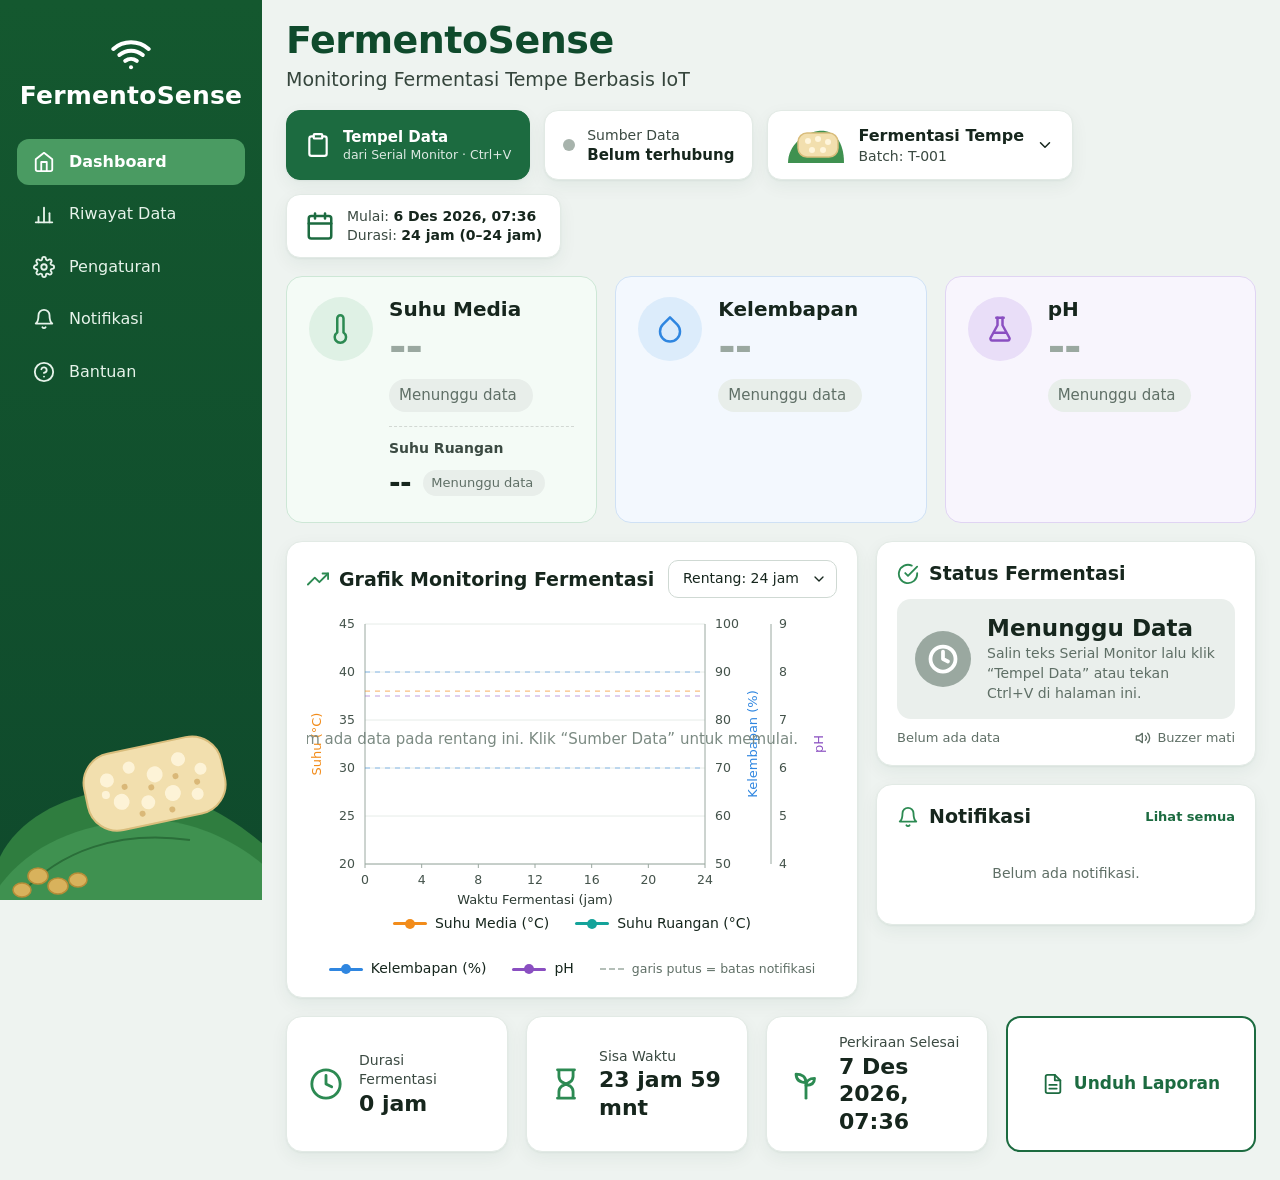
==== commit 00419f33: "Tambah parameter suhu ruangan (aturan sama dengan suhu media)" ====
--- a/index.html
+++ b/index.html
@@ -122,10 +122,14 @@
         <article class="scard temp" id="cardTemp">
           <div class="sicon"><svg class="ic"><use href="#i-thermo"/></svg></div>
           <div class="sbody">
-            <div class="slabel">Suhu <span class="slabel-sub">(media)</span></div>
+            <div class="slabel">Suhu Media</div>
             <div class="sval" id="valTemp">--</div>
             <div class="chip idle" id="chipTemp"></div>
-            <div class="ssub" id="subTemp"></div>
+            <div class="subrow" id="rowAir">
+              <span class="sub-label">Suhu Ruangan</span>
+              <span class="sub-val" id="valAir">--</span>
+              <span class="chip sm idle" id="chipAir"></span>
+            </div>
           </div>
         </article>
 
@@ -165,7 +169,8 @@
           </div>
           <div class="chart" id="chart"></div>
           <div class="legend">
-            <span><i class="lg temp"></i>Suhu (°C)</span>
+            <span><i class="lg temp"></i>Suhu Media (°C)</span>
+            <span><i class="lg air"></i>Suhu Ruangan (°C)</span>
             <span><i class="lg hum"></i>Kelembapan (%)</span>
             <span><i class="lg ph"></i>pH</span>
             <span class="lg-note"><i class="lg-dash"></i>garis putus = batas notifikasi</span>
@@ -229,7 +234,7 @@
         <div class="card-head"><h2>Data Sensor Terbaru</h2><span class="muted" id="histCount"></span></div>
         <div class="table-wrap">
           <table class="tbl" id="histTable">
-            <thead><tr><th>Waktu</th><th>Jam ke-</th><th>Suhu Media (°C)</th><th>Suhu Udara (°C)</th><th>Kelembapan (%)</th><th>pH</th><th>Status</th></tr></thead>
+            <thead><tr><th>Waktu</th><th>Jam ke-</th><th>Suhu Media (°C)</th><th>Suhu Ruangan (°C)</th><th>Kelembapan (%)</th><th>pH</th><th>Status</th></tr></thead>
             <tbody></tbody>
           </table>
         </div>
@@ -254,6 +259,7 @@
           <div class="card-head"><h2>Batas Parameter &amp; Notifikasi</h2></div>
           <div class="form-grid">
             <label>Suhu media maks. (°C)<input type="number" id="setTempMax" step="0.1" required><small>Di atas ini: buzzer + notifikasi suhu terlalu tinggi.</small></label>
+            <label>Suhu ruangan maks. (°C)<input type="number" id="setAirMax" step="0.1" required><small>Aturan sama dengan suhu media: buzzer + notifikasi.</small></label>
             <label>pH maks.<input type="number" id="setPhMax" step="0.1" required><small>Di atas ini: kemungkinan fermentasi berlebihan.</small></label>
             <label>Kelembapan min. (%)<input type="number" id="setHumMin" step="1" required><small>Di bawah ini: kelembapan tidak sesuai.</small></label>
             <label>Kelembapan maks. (%)<input type="number" id="setHumMax" step="1" required><small>Di atas ini: kelembapan tidak sesuai.</small></label>
@@ -333,6 +339,7 @@
             <thead><tr><th>Parameter</th><th>Kondisi</th><th>Aksi</th></tr></thead>
             <tbody>
               <tr><td>Suhu media</td><td>&gt; <span data-th="tempMax">38</span> °C</td><td>Buzzer berbunyi + notifikasi “suhu terlalu tinggi”</td></tr>
+              <tr><td>Suhu ruangan</td><td>&gt; <span data-th="airMax">38</span> °C</td><td>Buzzer berbunyi + notifikasi “suhu ruangan terlalu tinggi”</td></tr>
               <tr><td>Kelembapan udara</td><td>&lt; <span data-th="humMin">70</span> % atau &gt; <span data-th="humMax">90</span> % RH</td><td>Notifikasi “kelembapan tidak sesuai”</td></tr>
               <tr><td>pH</td><td>&gt; <span data-th="phMax">7,5</span></td><td>Notifikasi “kemungkinan fermentasi berlebihan”</td></tr>
               <tr><td>Semua parameter dalam batas</td><td>–</td><td>Dashboard menampilkan status <b>Normal</b></td></tr>
@@ -404,7 +411,7 @@
     <p class="muted">Meniru sensor Tinkercad. Geser slider seperti memutar TMP36 / potensiometer; data dikirim tiap detik.</p>
     <div class="sliders">
       <label>Suhu media – TMP36 #1 <output id="oTemp">31,2 °C</output><input type="range" id="simTemp" min="15" max="50" step="0.1" value="31.2"></label>
-      <label>Suhu udara – TMP36 #2 <output id="oAir">29,0 °C</output><input type="range" id="simAir" min="15" max="50" step="0.1" value="29"></label>
+      <label>Suhu ruangan – TMP36 #2 <output id="oAir">29,0 °C</output><input type="range" id="simAir" min="15" max="50" step="0.1" value="29"></label>
       <label>Kelembapan – Potensiometer #1 <output id="oHum">74 %</output><input type="range" id="simHum" min="0" max="100" step="1" value="74"></label>
       <label>pH – Potensiometer #2 <output id="oPh">5,7</output><input type="range" id="simPh" min="0" max="14" step="0.1" value="5.7"></label>
     </div>
@@ -412,6 +419,7 @@
       <span>Skenario:</span>
       <button type="button" class="chip-btn" data-preset="normal">Normal</button>
       <button type="button" class="chip-btn" data-preset="hot">Suhu tinggi</button>
+      <button type="button" class="chip-btn" data-preset="hotRoom">Ruangan panas</button>
       <button type="button" class="chip-btn" data-preset="dry">Kelembapan rendah</button>
       <button type="button" class="chip-btn" data-preset="wet">Kelembapan tinggi</button>
       <button type="button" class="chip-btn" data-preset="acid">pH tinggi</button>
--- a/style.css
+++ b/style.css
@@ -95,6 +95,12 @@
 .chip.bad{background:#f9d5d2;color:#8d1d17;font-weight:600}
 .chip.bad .ic{color:var(--red)}
 .chip.idle{background:#e8eeea;color:#5f6f66}
+.chip.sm{font-size:13px;padding:4px 12px 4px 8px;gap:6px}
+.chip.sm .ic{width:16px;height:16px}
+.subrow{display:flex;align-items:center;flex-wrap:wrap;gap:4px 12px;margin-top:14px;padding-top:12px;border-top:1px dashed rgba(0,0,0,.14)}
+.sub-label{width:100%;font-size:14px;font-weight:700;color:#3b4a42}
+.sub-val{font-size:28px;font-weight:800;letter-spacing:-.5px;font-variant-numeric:tabular-nums}
+.subrow.warn .sub-val{color:var(--red)}
 
 /* ---------- main row ---------- */
 .main-row{display:grid;grid-template-columns:minmax(0,1fr) 380px;gap:18px;margin-bottom:18px}
@@ -112,7 +118,7 @@
 .legend span{display:flex;align-items:center;gap:8px}
 .lg{width:34px;height:3px;position:relative;display:inline-block;border-radius:2px}
 .lg::after{content:"";position:absolute;left:50%;top:50%;width:10px;height:10px;border-radius:50%;background:inherit;transform:translate(-50%,-50%)}
-.lg.temp{background:var(--orange)}.lg.hum{background:var(--blue)}.lg.ph{background:var(--purple)}
+.lg.temp{background:var(--orange)}.lg.air{background:#14a39a}.lg.hum{background:var(--blue)}.lg.ph{background:var(--purple)}
 .lg-note{color:var(--muted);font-size:12.5px}
 .lg-dash{width:24px;border-top:2px dashed #b4bfb8;display:inline-block}
 
@@ -197,7 +203,7 @@
 .tag.bad{background:#f9d5d2;color:#8d1d17}
 code{background:#eef3f0;border-radius:5px;padding:1px 6px;font-size:13px}
 
-.stat-grid{display:grid;grid-template-columns:repeat(3,minmax(0,1fr));gap:18px;margin-bottom:18px}
+.stat-grid{display:grid;grid-template-columns:repeat(auto-fit,minmax(210px,1fr));gap:18px;margin-bottom:18px}
 .stat h3{margin:0 0 8px;font-size:16px;display:flex;align-items:center;gap:8px}
 .stat dl{display:grid;grid-template-columns:auto 1fr;gap:4px 14px;margin:0}
 .stat dt{color:var(--muted);font-size:13.5px}
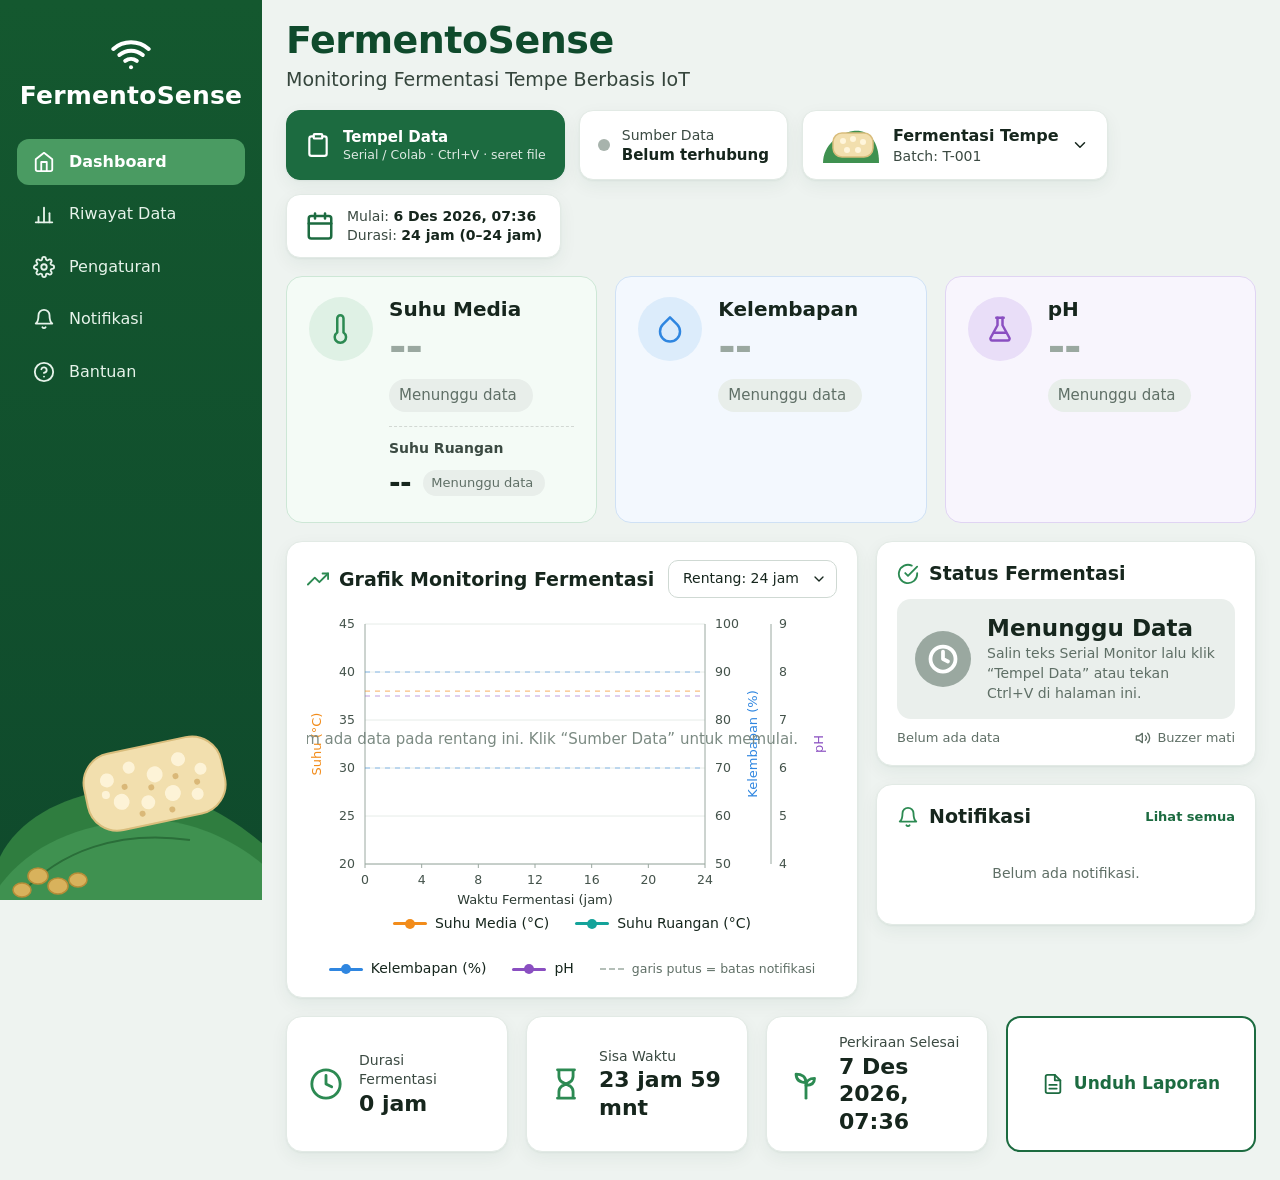
==== commit 56855915: "Tambah upload file dan pembaca CSV/JSON (data Colab)" ====
--- a/index.html
+++ b/index.html
@@ -32,6 +32,7 @@
     <symbol id="i-volume" viewBox="0 0 24 24"><polygon points="11 5 6 9 2 9 2 15 6 15 11 19 11 5"/><path d="M19.07 4.93a10 10 0 0 1 0 14.14M15.54 8.46a5 5 0 0 1 0 7.07"/></symbol>
     <symbol id="i-mute" viewBox="0 0 24 24"><polygon points="11 5 6 9 2 9 2 15 6 15 11 19 11 5"/><line x1="23" y1="9" x2="17" y2="15"/><line x1="17" y1="9" x2="23" y2="15"/></symbol>
     <symbol id="i-download" viewBox="0 0 24 24"><path d="M21 15v4a2 2 0 0 1-2 2H5a2 2 0 0 1-2-2v-4"/><polyline points="7 10 12 15 17 10"/><line x1="12" y1="15" x2="12" y2="3"/></symbol>
+    <symbol id="i-upload" viewBox="0 0 24 24"><path d="M21 15v4a2 2 0 0 1-2 2H5a2 2 0 0 1-2-2v-4"/><polyline points="17 8 12 3 7 8"/><line x1="12" y1="3" x2="12" y2="15"/></symbol>
     <symbol id="i-clipboard" viewBox="0 0 24 24"><path d="M16 4h2a2 2 0 0 1 2 2v14a2 2 0 0 1-2 2H6a2 2 0 0 1-2-2V6a2 2 0 0 1 2-2h2"/><rect x="8" y="2" width="8" height="4" rx="1"/></symbol>
     <symbol id="i-plug" viewBox="0 0 24 24"><path d="M9 2v6M15 2v6M6 8h12v4a6 6 0 0 1-12 0z"/><path d="M12 18v4"/></symbol>
   </defs>
@@ -87,7 +88,7 @@
       <div class="top-cards">
         <button type="button" class="pill-card paste-card" id="btnQuickPaste" title="Salin teks Serial Monitor (Tinkercad/Wokwi), lalu klik ini atau tekan Ctrl+V">
           <svg class="ic"><use href="#i-clipboard"/></svg>
-          <span class="pc-text"><b>Tempel Data</b><small>dari Serial Monitor · Ctrl+V</small></span>
+          <span class="pc-text"><b>Tempel Data</b><small>Serial / Colab · Ctrl+V · seret file</small></span>
         </button>
 
         <button type="button" class="pill-card source-card" id="sourcePill" title="Pilih sumber data sensor">
@@ -382,6 +383,45 @@
       </section>
 
       <section class="card help">
+        <h3>Data dari Google Colab atau file CSV</h3>
+        <p>Colab tidak bisa mengirim data langsung ke dashboard, tetapi hasilnya bisa dibawa dengan dua cara: <b>tempel</b> teks CSV (tombol Tempel Data / Ctrl+V) atau <b>unggah / seret</b> file <code>.csv</code>, <code>.txt</code>, <code>.json</code> ke halaman ini. File CSV hasil “Unduh Laporan” dari dashboard ini juga bisa diunggah kembali.</p>
+        <div class="table-wrap">
+          <table class="tbl">
+            <thead><tr><th>Isi</th><th>Judul kolom yang dikenali (huruf besar/kecil bebas)</th></tr></thead>
+            <tbody>
+              <tr><td>Waktu (opsional)</td><td><code>waktu</code>, <code>timestamp</code>, <code>time</code>, <code>datetime</code> — contoh <code>2025-01-20 08:00:00</code> atau epoch detik. Atau <code>jam_ke</code> / <code>jam</code> (jam sejak mulai batch)</td></tr>
+              <tr><td>Suhu media</td><td><code>suhu_media</code>, <code>suhu_media_C</code>, <code>temp</code>, <code>suhu</code></td></tr>
+              <tr><td>Suhu ruangan</td><td><code>suhu_ruangan</code>, <code>suhu_ruangan_C</code>, <code>suhu_udara</code>, <code>room</code></td></tr>
+              <tr><td>Kelembapan</td><td><code>kelembapan</code>, <code>kelembapan_persen</code>, <code>humidity</code>, <code>rh</code></td></tr>
+              <tr><td>pH</td><td><code>ph</code></td></tr>
+            </tbody>
+          </table>
+        </div>
+        <p class="muted">Pemisah kolom boleh koma, titik koma, atau tab. Kolom lain (mis. status) diabaikan. Jika ada kolom waktu, data dianggap historis: grafik dan riwayat mengikuti waktunya, dan waktu mulai batch disesuaikan bila data lebih awal.</p>
+        <pre class="code small">import pandas as pd
+import numpy as np
+
+# contoh: 24 jam data, satu baris tiap 15 menit
+n = 24 * 4
+i = np.arange(n)
+df = pd.DataFrame({
+    "waktu": pd.date_range("2025-01-20 08:00", periods=n, freq="15min"),
+    "suhu_media_C": np.round(27 + 6 * (1 - np.exp(-i / 16)), 2),
+    "suhu_ruangan_C": np.round(26 + np.random.rand(n), 2),
+    "kelembapan_persen": np.round(65 + 12 * (1 - np.exp(-i / 12)), 1),
+    "pH": np.round(6.4 - 0.5 * (1 - np.exp(-i / 24)), 2),
+})
+
+# Cara 1: cetak, salin hasilnya, lalu tempel ke dashboard (Ctrl+V)
+print(df.to_csv(index=False))
+
+# Cara 2: simpan jadi file lalu unggah / seret file itu ke dashboard
+df.to_csv("data_fermentasi.csv", index=False)
+from google.colab import files
+files.download("data_fermentasi.csv")</pre>
+      </section>
+
+      <section class="card help">
         <h3>Langkah cepat di Tinkercad</h3>
         <ol class="steps">
           <li>Rakit rangkaian sesuai tabel, tempel kode di atas (mode <i>Text</i>), lalu klik <b>Start Simulation</b>.</li>
@@ -403,7 +443,7 @@
   </div>
   <div class="tabs" role="tablist">
     <button type="button" class="tab active" data-tab="sim">Simulator</button>
-    <button type="button" class="tab" data-tab="paste">Tempel Serial Monitor</button>
+    <button type="button" class="tab" data-tab="paste">Tempel / Upload</button>
     <button type="button" class="tab" data-tab="usb">USB Serial</button>
   </div>
 
@@ -432,13 +472,18 @@
   </div>
 
   <div class="tab-body" id="tab-paste" hidden>
-    <p class="muted">Salin teks dari <b>Serial Monitor Tinkercad</b> lalu tempel di bawah. Tiap baris diproses menjadi satu pembacaan.</p>
+    <p class="muted">Tempel teks dari <b>Serial Monitor Tinkercad/Wokwi</b> atau hasil <b>kode Google Colab</b> (CSV / JSON berjudul kolom), atau unggah filenya di bawah.</p>
     <textarea id="pasteArea" rows="7" spellcheck="false" placeholder="T=31.2;A=29.0;H=74.0;PH=5.70&#10;T=31.4;A=29.0;H=73.0;PH=5.68"></textarea>
     <div class="paste-opts">
-      <label>Jarak waktu antar baris (detik)<input type="number" id="pasteGap" min="1" value="1"></label>
+      <label>Jarak antar baris bila tanpa kolom waktu (detik)<input type="number" id="pasteGap" min="1" value="1"></label>
       <button type="button" class="btn primary" id="pasteGo">Proses Data</button>
     </div>
     <p class="muted" id="pasteResult"></p>
+    <div class="filebox">
+      <button type="button" class="btn" id="btnPickFile"><svg class="ic"><use href="#i-upload"/></svg> Pilih File…</button>
+      <small>.csv · .txt · .json · .log (maks. 5 MB). Bisa juga <b>seret file</b> ke halaman ini. Jika ada kolom waktu, data dimasukkan sesuai waktunya.</small>
+      <input type="file" id="fileInput" accept=".csv,.tsv,.txt,.json,.log,text/*,application/json" multiple hidden>
+    </div>
   </div>
 
   <div class="tab-body" id="tab-usb" hidden>
--- a/style.css
+++ b/style.css
@@ -235,6 +235,8 @@
 .sliders output{float:right;font-weight:700;color:var(--g700)}
 .sliders input[type=range]{width:100%;accent-color:var(--g600);margin-top:6px}
 .presets{display:flex;gap:8px;flex-wrap:wrap;align-items:center;font-size:13px;color:var(--muted)}
+.filebox{display:flex;align-items:center;gap:12px;flex-wrap:wrap;padding:12px 14px;border:2px dashed #c5d3ca;border-radius:12px;background:var(--g50)}
+.filebox small{flex:1;min-width:200px;color:var(--muted);font-size:12.5px;line-height:1.45}
 .paste-opts{display:flex;gap:14px;align-items:flex-end;flex-wrap:wrap;justify-content:space-between}
 textarea{font-family:Consolas,monospace;font-size:13px;resize:vertical}
 
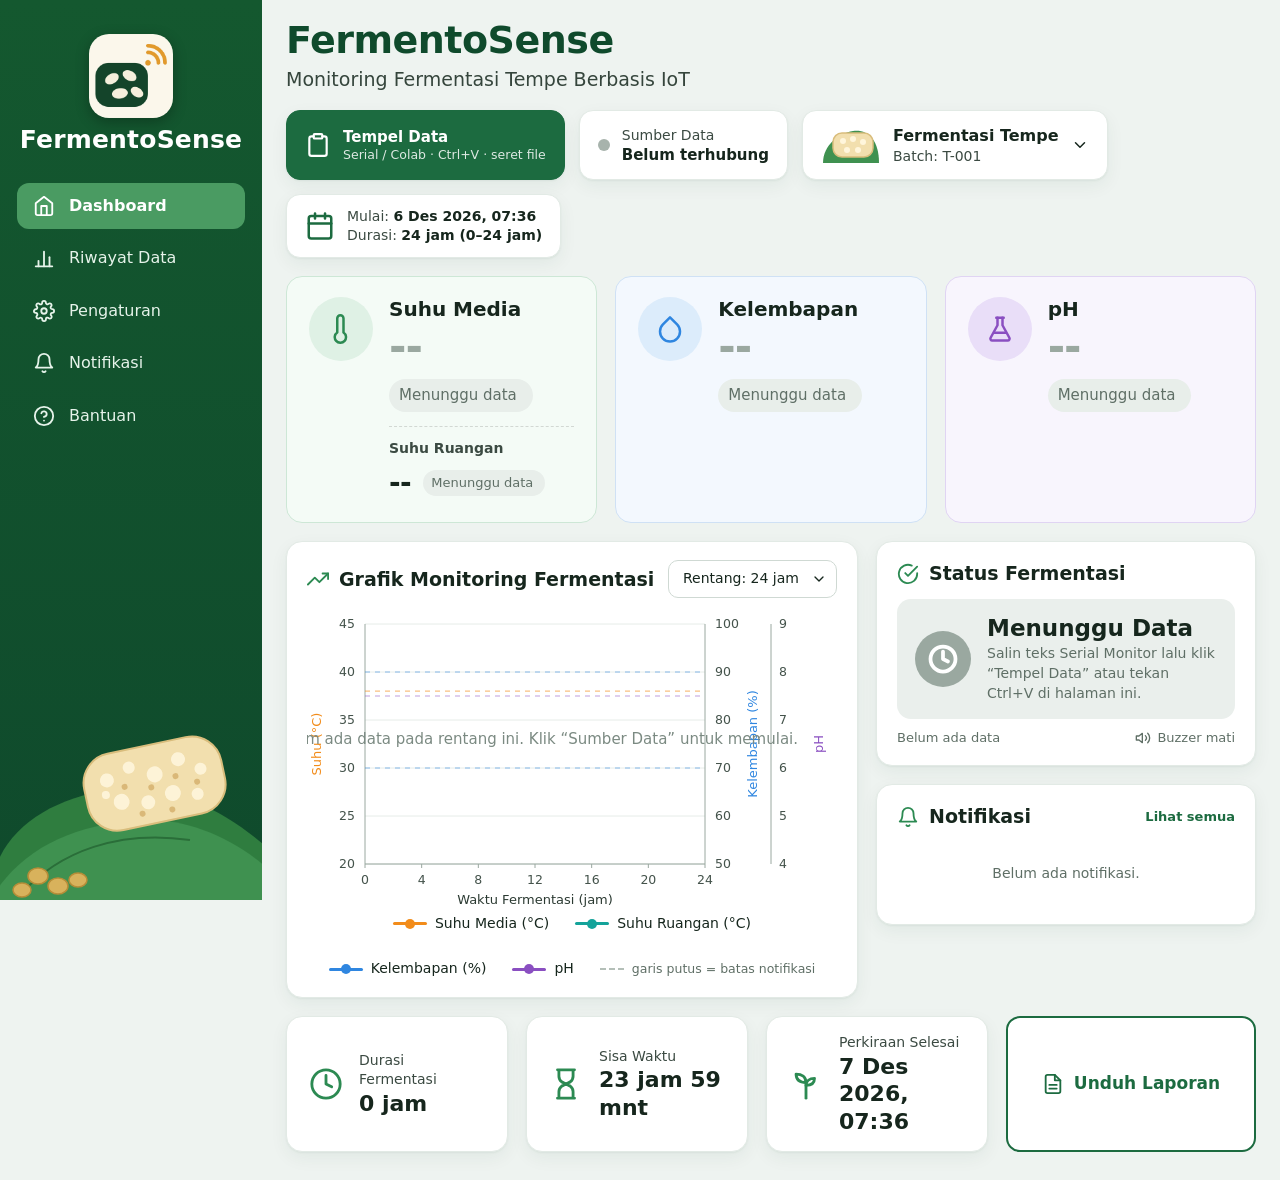
==== commit 20c8a7b5: "Tambah logo dan perbaiki tata letak di layar sempit" ====
--- a/index.html
+++ b/index.html
@@ -4,6 +4,9 @@
 <meta charset="utf-8">
 <meta name="viewport" content="width=device-width,initial-scale=1">
 <title>FermentoSense – Monitoring Fermentasi Tempe</title>
+<link rel="icon" type="image/png" sizes="64x64" href="favicon.png">
+<link rel="apple-touch-icon" href="apple-touch-icon.png">
+<meta name="theme-color" content="#14582f">
 <link rel="stylesheet" href="style.css">
 </head>
 <body>
@@ -43,7 +46,7 @@
   <!-- ============ SIDEBAR ============ -->
   <aside class="sidebar">
     <div class="brand">
-      <svg class="ic brand-ic"><use href="#i-wifi"/></svg>
+      <img class="brand-logo" src="logo.png" alt="Logo FermentoSense" width="84" height="84">
       <div class="brand-name">FermentoSense</div>
     </div>
 
--- a/style.css
+++ b/style.css
@@ -20,7 +20,7 @@
 /* ---------- sidebar ---------- */
 .sidebar{background:linear-gradient(180deg,#14582f 0%,#0f4a2c 100%);color:#fff;position:sticky;top:0;height:100vh;display:flex;flex-direction:column;overflow:hidden}
 .brand{display:flex;flex-direction:column;align-items:center;gap:4px;padding:34px 16px 26px}
-.brand-ic{width:40px;height:40px;stroke-width:2.4}
+.brand-logo{width:84px;height:84px;border-radius:20px;display:block;box-shadow:0 4px 14px rgba(0,0,0,.28)}
 .brand-name{font-size:25px;font-weight:700;letter-spacing:.2px}
 .nav{display:flex;flex-direction:column;gap:6px;padding:0 17px}
 .nav-item{display:flex;align-items:center;gap:14px;padding:12px 16px;border-radius:12px;color:#e6f3ea;font-size:16px;transition:background .15s}
@@ -253,7 +253,7 @@
   .app{grid-template-columns:1fr}
   .sidebar{position:static;height:auto;flex-direction:row;align-items:center;gap:8px;padding:10px 14px;overflow-x:auto}
   .brand{flex-direction:row;padding:0 10px 0 0;gap:8px}
-  .brand-ic{width:26px;height:26px}.brand-name{font-size:18px;white-space:nowrap}
+  .brand-logo{width:38px;height:38px;border-radius:10px;box-shadow:none}.brand-name{font-size:18px;white-space:nowrap}
   .nav{flex-direction:row;padding:0}
   .nav-item{padding:9px 12px;font-size:14px;white-space:nowrap;gap:8px}
   .nav-item .ic{width:18px;height:18px}
@@ -266,6 +266,9 @@
   .title h1{font-size:30px}.title p{font-size:16px}
   .form-grid{grid-template-columns:1fr}
   .bottom-row{grid-template-columns:1fr}
-  .top-cards{width:100%}.pill-card{flex:1;min-width:0}
+  .top-cards{width:100%;display:grid;grid-template-columns:1fr 1fr}
+  .pill-card,.batch-card{min-width:0}
+  .batch-card,.date-card{grid-column:1/-1}
+  .batch-ic{flex:none}
   .sval{font-size:36px}
 }
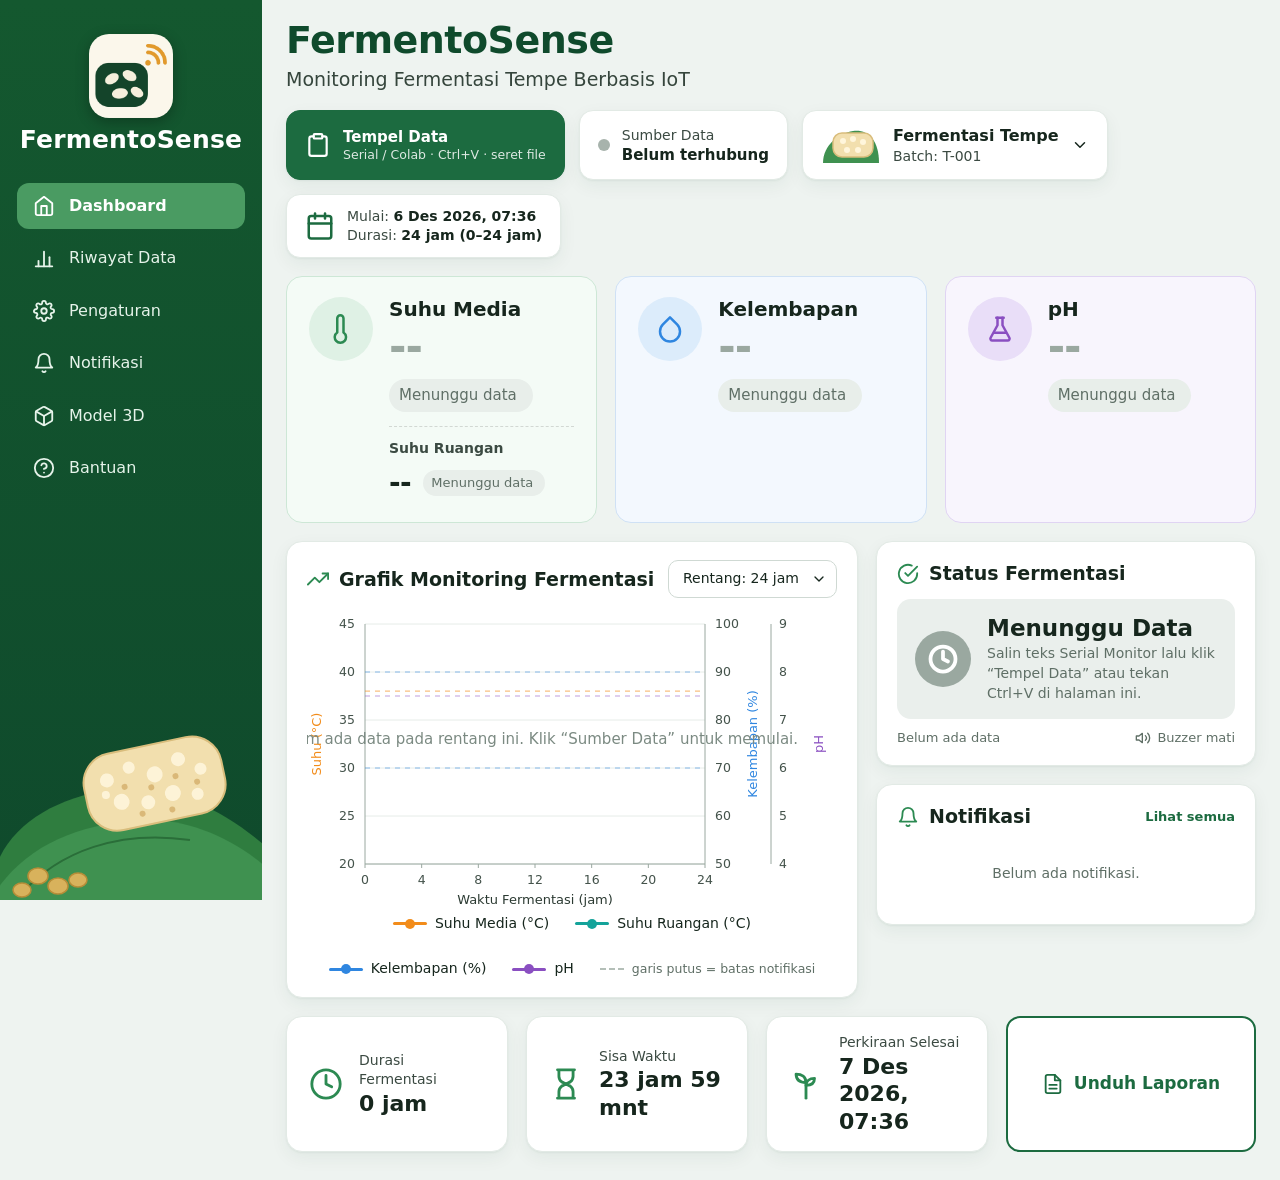
==== commit 88e57416: "Tambah halaman Model 3D node sensor IoT" ====
--- a/index.html
+++ b/index.html
@@ -35,6 +35,7 @@
     <symbol id="i-volume" viewBox="0 0 24 24"><polygon points="11 5 6 9 2 9 2 15 6 15 11 19 11 5"/><path d="M19.07 4.93a10 10 0 0 1 0 14.14M15.54 8.46a5 5 0 0 1 0 7.07"/></symbol>
     <symbol id="i-mute" viewBox="0 0 24 24"><polygon points="11 5 6 9 2 9 2 15 6 15 11 19 11 5"/><line x1="23" y1="9" x2="17" y2="15"/><line x1="17" y1="9" x2="23" y2="15"/></symbol>
     <symbol id="i-download" viewBox="0 0 24 24"><path d="M21 15v4a2 2 0 0 1-2 2H5a2 2 0 0 1-2-2v-4"/><polyline points="7 10 12 15 17 10"/><line x1="12" y1="15" x2="12" y2="3"/></symbol>
+    <symbol id="i-cube" viewBox="0 0 24 24"><path d="M21 16V8a2 2 0 0 0-1-1.73l-7-4a2 2 0 0 0-2 0l-7 4A2 2 0 0 0 3 8v8a2 2 0 0 0 1 1.73l7 4a2 2 0 0 0 2 0l7-4A2 2 0 0 0 21 16z"/><polyline points="3.27 6.96 12 12.01 20.73 6.96"/><line x1="12" y1="22.08" x2="12" y2="12"/></symbol>
     <symbol id="i-upload" viewBox="0 0 24 24"><path d="M21 15v4a2 2 0 0 1-2 2H5a2 2 0 0 1-2-2v-4"/><polyline points="17 8 12 3 7 8"/><line x1="12" y1="3" x2="12" y2="15"/></symbol>
     <symbol id="i-clipboard" viewBox="0 0 24 24"><path d="M16 4h2a2 2 0 0 1 2 2v14a2 2 0 0 1-2 2H6a2 2 0 0 1-2-2V6a2 2 0 0 1 2-2h2"/><rect x="8" y="2" width="8" height="4" rx="1"/></symbol>
     <symbol id="i-plug" viewBox="0 0 24 24"><path d="M9 2v6M15 2v6M6 8h12v4a6 6 0 0 1-12 0z"/><path d="M12 18v4"/></symbol>
@@ -55,6 +56,7 @@
       <a href="#riwayat" data-page="riwayat" class="nav-item"><svg class="ic"><use href="#i-bars"/></svg><span>Riwayat Data</span></a>
       <a href="#pengaturan" data-page="pengaturan" class="nav-item"><svg class="ic"><use href="#i-gear"/></svg><span>Pengaturan</span></a>
       <a href="#notifikasi" data-page="notifikasi" class="nav-item"><svg class="ic"><use href="#i-bell"/></svg><span>Notifikasi</span><em class="badge" id="navBadge" hidden>0</em></a>
+      <a href="#model3d" data-page="model3d" class="nav-item"><svg class="ic"><use href="#i-cube"/></svg><span>Model 3D</span></a>
       <a href="#bantuan" data-page="bantuan" class="nav-item"><svg class="ic"><use href="#i-help"/></svg><span>Bantuan</span></a>
     </nav>
 
@@ -302,6 +304,18 @@
       <section class="card"><div class="notif-list big" id="notifFull"></div></section>
     </section>
 
+    <!-- ============ MODEL 3D ============ -->
+    <section class="page" id="page-model3d">
+      <div class="page-head">
+        <h2>Model 3D Node Sensor</h2>
+        <div class="btn-row"><a class="btn" href="model-3d-iot.html" target="_blank" rel="noopener">Buka layar penuh</a></div>
+      </div>
+      <section class="card model-card">
+        <p class="muted">Model kasar casing node sensor IoT (ESP32 + DHT22) dengan logo di penutup atas. Seret model untuk memutar; panel di sebelahnya mengatur sudut pandang, mode kerangka, bongkar casing, zoom, dan warna.</p>
+        <iframe id="modelFrame" title="Model 3D node sensor IoT" src="model-3d-iot.html" loading="lazy"></iframe>
+      </section>
+    </section>
+
     <!-- ============ BANTUAN ============ -->
     <section class="page" id="page-bantuan">
       <div class="page-head"><h2>Bantuan</h2></div>
--- a/style.css
+++ b/style.css
@@ -209,6 +209,9 @@
 .stat dt{color:var(--muted);font-size:13.5px}
 .stat dd{margin:0;font-weight:700;text-align:right;font-variant-numeric:tabular-nums}
 
+.model-card{padding:16px}
+.model-card p{margin:0 0 12px}
+.model-card iframe{display:block;width:100%;height:min(940px,calc(100vh - 230px));min-height:640px;border:0;border-radius:12px;background:#FAF5E8}
 .help{margin-bottom:16px}
 .help h3{margin:0 0 10px;font-size:18px}
 .flow{list-style:none;display:flex;gap:10px;flex-wrap:wrap;padding:0;margin:0 0 12px;counter-reset:f}
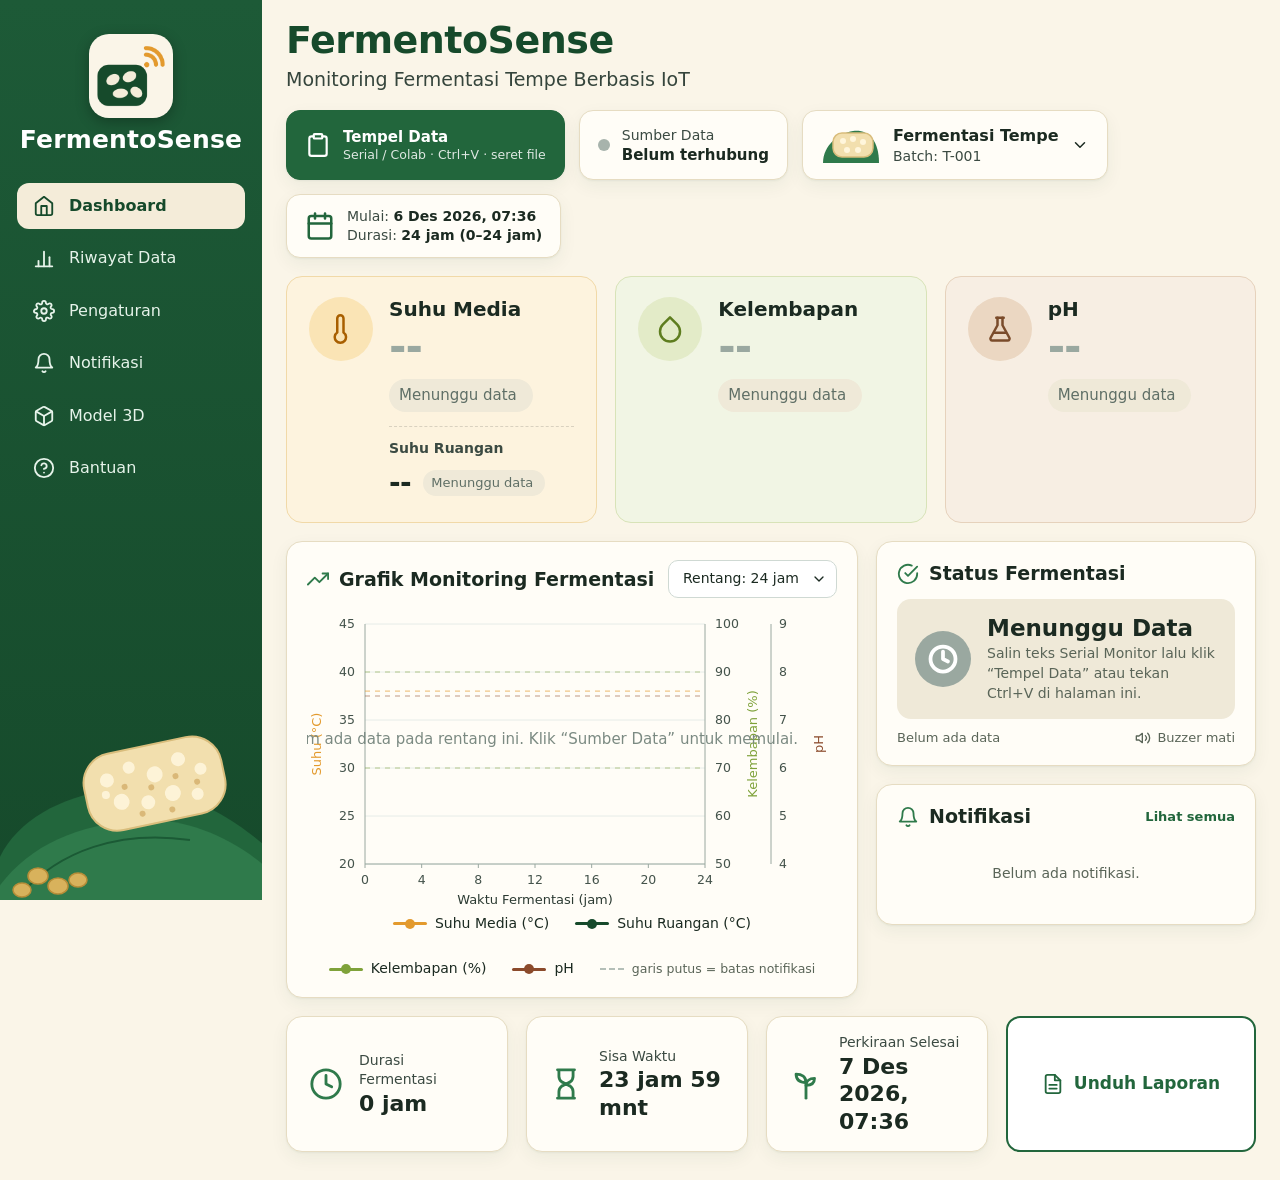
==== commit ffdeb123: "Perbarui logo, palet warna, dan model 3D inkubator FermentoSense" ====
--- a/index.html
+++ b/index.html
@@ -6,7 +6,7 @@
 <title>FermentoSense – Monitoring Fermentasi Tempe</title>
 <link rel="icon" type="image/png" sizes="64x64" href="favicon.png">
 <link rel="apple-touch-icon" href="apple-touch-icon.png">
-<meta name="theme-color" content="#14582f">
+<meta name="theme-color" content="#164A2B">
 <link rel="stylesheet" href="style.css">
 </head>
 <body>
@@ -61,9 +61,9 @@
     </nav>
 
     <svg class="side-art" viewBox="0 0 262 210" aria-hidden="true">
-      <path d="M-10 210 C-10 150 40 110 110 100 C170 92 230 120 280 170 L280 210 Z" fill="#2f7d3f"/>
-      <path d="M-10 210 C20 160 70 135 140 130 C190 128 240 150 280 190 L280 210 Z" fill="#3f9150"/>
-      <path d="M20 205 C60 160 120 140 190 150" stroke="#2a6e39" stroke-width="2" fill="none"/>
+      <path d="M-10 210 C-10 150 40 110 110 100 C170 92 230 120 280 170 L280 210 Z" fill="#22663C"/>
+      <path d="M-10 210 C20 160 70 135 140 130 C190 128 240 150 280 190 L280 210 Z" fill="#2F7A4B"/>
+      <path d="M20 205 C60 160 120 140 190 150" stroke="#1B5A35" stroke-width="2" fill="none"/>
       <g transform="translate(78 70) rotate(-12)">
         <rect x="0" y="0" width="140" height="78" rx="30" fill="#f2dfae"/>
         <rect x="0" y="0" width="140" height="78" rx="30" fill="none" stroke="#d9bd7c" stroke-width="2"/>
@@ -106,7 +106,7 @@
 
         <a href="#pengaturan" class="pill-card batch-card">
           <svg class="batch-ic" viewBox="0 0 60 44" aria-hidden="true">
-            <path d="M2 40 C2 22 18 10 32 8 C46 6 58 16 58 40 Z" fill="#3f9150"/>
+            <path d="M2 40 C2 22 18 10 32 8 C46 6 58 16 58 40 Z" fill="#2F7A4B"/>
             <rect x="12" y="10" width="40" height="24" rx="9" fill="#f2dfae" stroke="#d9bd7c" stroke-width="1.5"/>
             <g fill="#fff6dc"><circle cx="22" cy="18" r="3"/><circle cx="32" cy="16" r="3"/><circle cx="42" cy="19" r="3"/><circle cx="26" cy="27" r="3"/><circle cx="37" cy="27" r="3"/></g>
           </svg>
@@ -307,12 +307,12 @@
     <!-- ============ MODEL 3D ============ -->
     <section class="page" id="page-model3d">
       <div class="page-head">
-        <h2>Model 3D Node Sensor</h2>
+        <h2>Model 3D Inkubator FermentoSense</h2>
         <div class="btn-row"><a class="btn" href="model-3d-iot.html" target="_blank" rel="noopener">Buka layar penuh</a></div>
       </div>
       <section class="card model-card">
-        <p class="muted">Model kasar casing node sensor IoT (ESP32 + DHT22) dengan logo di penutup atas. Seret model untuk memutar; panel di sebelahnya mengatur sudut pandang, mode kerangka, bongkar casing, zoom, dan warna.</p>
-        <iframe id="modelFrame" title="Model 3D node sensor IoT" src="model-3d-iot.html" loading="lazy"></iframe>
+        <p class="muted">Model kasar inkubator tempe lengkap dengan DHT22, DS18B20, sensor pH (DFRobot SEN0161), kotak kontrol ESP32 + LCD, kabel jumper, dan power supply, memakai logo serta palet warna FermentoSense. Seret model untuk memutar; panel di sebelahnya mengatur sudut pandang, mode kerangka, bongkar tutup, kaca, label, dan zoom.</p>
+        <iframe id="modelFrame" title="Model 3D inkubator FermentoSense" src="model-3d-iot.html" loading="lazy"></iframe>
       </section>
     </section>
 
--- a/style.css
+++ b/style.css
@@ -1,7 +1,8 @@
 :root{
-  --g900:#0f4a2c; --g800:#14582f; --g700:#1c6b40; --g600:#2c8a52; --g500:#34a85a; --g100:#e3f3e8; --g50:#f2faf5;
-  --ink:#16261d; --muted:#5f6f66; --line:#e2eae5; --bg:#eef3f0; --card:#fff;
-  --orange:#f28c1a; --blue:#2f86e0; --purple:#8a4fc1;
+  /* palet dari logo: hijau hutan #164A2B, krem #F4ECD9, oranye #E39A2D */
+  --g900:#164A2B; --g800:#1B5A35; --g700:#22663C; --g600:#2F7A4B; --g500:#3F9159; --g100:#E9F0DC; --g50:#F7F3E4;
+  --ink:#1B2A21; --muted:#5A6558; --line:#E6DCC2; --bg:#FAF5E8; --card:#FFFDF7;
+  --cream:#F4ECD9; --orange:#E39A2D; --blue:#7FA23A; --purple:#8B4A2B;
   --red:#d33a32; --red-bg:#fdeceb; --red-line:#f4c3bf; --amber:#c27a00;
   --radius:16px; --shadow:0 1px 2px rgba(15,74,44,.05),0 6px 18px rgba(15,74,44,.06);
 }
@@ -18,14 +19,14 @@
 .app{display:grid;grid-template-columns:262px minmax(0,1fr);min-height:100vh}
 
 /* ---------- sidebar ---------- */
-.sidebar{background:linear-gradient(180deg,#14582f 0%,#0f4a2c 100%);color:#fff;position:sticky;top:0;height:100vh;display:flex;flex-direction:column;overflow:hidden}
+.sidebar{background:linear-gradient(180deg,#1D5A37 0%,#164A2B 100%);color:#fff;position:sticky;top:0;height:100vh;display:flex;flex-direction:column;overflow:hidden}
 .brand{display:flex;flex-direction:column;align-items:center;gap:4px;padding:34px 16px 26px}
 .brand-logo{width:84px;height:84px;border-radius:20px;display:block;box-shadow:0 4px 14px rgba(0,0,0,.28)}
 .brand-name{font-size:25px;font-weight:700;letter-spacing:.2px}
 .nav{display:flex;flex-direction:column;gap:6px;padding:0 17px}
 .nav-item{display:flex;align-items:center;gap:14px;padding:12px 16px;border-radius:12px;color:#e6f3ea;font-size:16px;transition:background .15s}
 .nav-item:hover{background:rgba(255,255,255,.08)}
-.nav-item.active{background:#4a9b62;color:#fff;font-weight:600}
+.nav-item.active{background:var(--cream);color:var(--g900);font-weight:700}
 .badge{margin-left:auto;background:#ef4a3f;color:#fff;font-style:normal;font-size:12px;font-weight:700;min-width:24px;height:24px;border-radius:12px;display:grid;place-items:center;padding:0 6px}
 .side-art{margin-top:auto;width:100%;display:block}
 
@@ -72,15 +73,15 @@
 /* ---------- sensor cards ---------- */
 .sensor-row{display:grid;grid-template-columns:repeat(3,minmax(0,1fr));gap:18px;margin-bottom:18px}
 .scard{display:flex;gap:16px;align-items:flex-start;padding:20px 22px;border-radius:var(--radius);border:1.5px solid;transition:background .2s,border-color .2s}
-.scard.temp{background:#f4fbf6;border-color:#cde7d6}
-.scard.hum{background:#f3f8fe;border-color:#cfe1f5}
-.scard.ph{background:#f8f5fd;border-color:#e0d4f3}
+.scard.temp{background:#FDF3DE;border-color:#F1D9A8}
+.scard.hum{background:#F1F5E4;border-color:#D8E3B8}
+.scard.ph{background:#F7EEE3;border-color:#E6D2BC}
 .scard.warn{background:var(--red-bg);border-color:var(--red-line)}
 .sicon{width:64px;height:64px;border-radius:50%;display:grid;place-items:center;flex:none}
 .sicon .ic{width:30px;height:30px}
-.temp .sicon{background:#dff1e5;color:#2c8a52}
-.hum .sicon{background:#dcecfb;color:#2f86e0}
-.ph .sicon{background:#e9def8;color:#8a4fc1}
+.temp .sicon{background:#FAE4B5;color:#A85F00}
+.hum .sicon{background:#E3EBC8;color:#5E7D1F}
+.ph .sicon{background:#EBD7C2;color:#7A4B2A}
 .warn .sicon{background:#fadad7;color:var(--red)}
 .slabel{font-weight:700;font-size:20px;line-height:1.2}
 .slabel-sub{font-weight:500;font-size:13px;color:var(--muted)}
@@ -94,7 +95,7 @@
 .chip.ok .ic{color:#1f9a4c}
 .chip.bad{background:#f9d5d2;color:#8d1d17;font-weight:600}
 .chip.bad .ic{color:var(--red)}
-.chip.idle{background:#e8eeea;color:#5f6f66}
+.chip.idle{background:#EFE9D8;color:#5f6f66}
 .chip.sm{font-size:13px;padding:4px 12px 4px 8px;gap:6px}
 .chip.sm .ic{width:16px;height:16px}
 .subrow{display:flex;align-items:center;flex-wrap:wrap;gap:4px 12px;margin-top:14px;padding-top:12px;border-top:1px dashed rgba(0,0,0,.14)}
@@ -118,21 +119,21 @@
 .legend span{display:flex;align-items:center;gap:8px}
 .lg{width:34px;height:3px;position:relative;display:inline-block;border-radius:2px}
 .lg::after{content:"";position:absolute;left:50%;top:50%;width:10px;height:10px;border-radius:50%;background:inherit;transform:translate(-50%,-50%)}
-.lg.temp{background:var(--orange)}.lg.air{background:#14a39a}.lg.hum{background:var(--blue)}.lg.ph{background:var(--purple)}
+.lg.temp{background:var(--orange)}.lg.air{background:#164A2B}.lg.hum{background:var(--blue)}.lg.ph{background:var(--purple)}
 .lg-note{color:var(--muted);font-size:12.5px}
 .lg-dash{width:24px;border-top:2px dashed #b4bfb8;display:inline-block}
 
 .side-col{display:flex;flex-direction:column;gap:18px;min-width:0}
-.status-box{display:flex;align-items:center;gap:16px;border-radius:14px;padding:16px 18px;background:#d9f1df}
+.status-box{display:flex;align-items:center;gap:16px;border-radius:14px;padding:16px 18px;background:#E9F0DC}
 .status-box b{font-size:23px;display:block;line-height:1.2}
 .status-box p{margin:2px 0 0;font-size:14px;color:#26432f}
-.status-icon{width:56px;height:56px;border-radius:50%;background:#27ae55;color:#fff;display:grid;place-items:center;flex:none}
+.status-icon{width:56px;height:56px;border-radius:50%;background:#2F7A4B;color:#fff;display:grid;place-items:center;flex:none}
 .status-icon .ic{width:30px;height:30px;stroke-width:3}
 .status-box.warn{background:var(--red-bg);border:1px solid var(--red-line)}
 .status-box.warn .status-icon{background:var(--red)}
 .status-box.warn p{color:#7d2520}
 .status-box.warn ul{margin:6px 0 0;padding-left:18px;font-size:14px;color:#7d2520}
-.status-box.idle{background:#eaefec}
+.status-box.idle{background:#EFE9D8}
 .status-box.idle .status-icon{background:#9aa8a0}
 .status-box.idle p{color:var(--muted)}
 .status-meta{display:flex;justify-content:space-between;align-items:center;gap:10px;margin-top:10px;font-size:13px;color:var(--muted);flex-wrap:wrap}
@@ -171,7 +172,7 @@
 
 /* ---------- buttons / forms ---------- */
 .btn-row{display:flex;gap:10px;flex-wrap:wrap;align-items:center}
-.btn{display:inline-flex;align-items:center;gap:8px;border:1px solid #c5d3ca;background:#fff;border-radius:10px;padding:9px 16px;cursor:pointer;font-weight:600;font-size:14px;color:var(--g800)}
+.btn{display:inline-flex;align-items:center;gap:8px;border:1px solid #D6CCAF;background:#fff;border-radius:10px;padding:9px 16px;cursor:pointer;font-weight:600;font-size:14px;color:var(--g800)}
 .btn .ic{width:17px;height:17px}
 .btn:hover{background:var(--g50)}
 .btn.primary{background:var(--g700);border-color:var(--g700);color:#fff}
@@ -179,7 +180,7 @@
 .btn.danger{color:var(--red);border-color:var(--red-line)}
 .btn.danger:hover{background:var(--red-bg)}
 .btn:disabled{opacity:.5;cursor:not-allowed}
-.chip-btn{border:1px solid #c5d3ca;background:#fff;border-radius:999px;padding:5px 14px;cursor:pointer;font-size:13px}
+.chip-btn{border:1px solid #D6CCAF;background:#fff;border-radius:999px;padding:5px 14px;cursor:pointer;font-size:13px}
 .chip-btn:hover{background:var(--g100)}
 
 .settings-grid{display:grid;grid-template-columns:repeat(2,minmax(0,1fr));gap:18px}
@@ -188,7 +189,7 @@
 .form-grid label,.tab-body label{display:flex;flex-direction:column;gap:5px;font-size:14px;font-weight:600}
 .form-grid small{font-weight:400;color:var(--muted);font-size:12px}
 input[type=text],input[type=number],input[type=datetime-local],select,textarea{border:1px solid #c9d6ce;border-radius:10px;padding:9px 12px;background:#fff;width:100%}
-input:focus,select:focus,textarea:focus{outline:2px solid #8fd0a5;border-color:#4a9b62}
+input:focus,select:focus,textarea:focus{outline:2px solid #E39A2D;border-color:#2F7A4B}
 label.check{flex-direction:row!important;align-items:center;gap:10px!important;font-weight:500!important;grid-column:1/-1}
 label.check input{width:auto}
 
@@ -201,7 +202,7 @@
 .tag{display:inline-block;padding:2px 10px;border-radius:999px;font-size:12px;font-weight:600}
 .tag.ok{background:#d9f0df;color:#124a28}
 .tag.bad{background:#f9d5d2;color:#8d1d17}
-code{background:#eef3f0;border-radius:5px;padding:1px 6px;font-size:13px}
+code{background:#F1E9D2;border-radius:5px;padding:1px 6px;font-size:13px}
 
 .stat-grid{display:grid;grid-template-columns:repeat(auto-fit,minmax(210px,1fr));gap:18px;margin-bottom:18px}
 .stat h3{margin:0 0 8px;font-size:16px;display:flex;align-items:center;gap:8px}
@@ -211,11 +212,11 @@
 
 .model-card{padding:16px}
 .model-card p{margin:0 0 12px}
-.model-card iframe{display:block;width:100%;height:min(940px,calc(100vh - 230px));min-height:640px;border:0;border-radius:12px;background:#FAF5E8}
+.model-card iframe{display:block;width:100%;height:min(980px,calc(100vh - 230px));min-height:720px;border:0;border-radius:12px;background:#FAF5E8}
 .help{margin-bottom:16px}
 .help h3{margin:0 0 10px;font-size:18px}
 .flow{list-style:none;display:flex;gap:10px;flex-wrap:wrap;padding:0;margin:0 0 12px;counter-reset:f}
-.flow li{flex:1;min-width:140px;background:var(--g50);border:1px solid #cfe7d8;border-radius:12px;padding:10px 12px;display:flex;flex-direction:column;counter-increment:f}
+.flow li{flex:1;min-width:140px;background:var(--g50);border:1px solid #E6DCC2;border-radius:12px;padding:10px 12px;display:flex;flex-direction:column;counter-increment:f}
 .flow li::before{content:counter(f);width:22px;height:22px;border-radius:50%;background:var(--g700);color:#fff;font-size:12px;display:grid;place-items:center;margin-bottom:6px;font-weight:700}
 .flow span{font-size:13px;color:var(--muted)}
 .steps{padding-left:22px;margin:0}.steps li{margin:6px 0}
@@ -238,7 +239,7 @@
 .sliders output{float:right;font-weight:700;color:var(--g700)}
 .sliders input[type=range]{width:100%;accent-color:var(--g600);margin-top:6px}
 .presets{display:flex;gap:8px;flex-wrap:wrap;align-items:center;font-size:13px;color:var(--muted)}
-.filebox{display:flex;align-items:center;gap:12px;flex-wrap:wrap;padding:12px 14px;border:2px dashed #c5d3ca;border-radius:12px;background:var(--g50)}
+.filebox{display:flex;align-items:center;gap:12px;flex-wrap:wrap;padding:12px 14px;border:2px dashed #D6CCAF;border-radius:12px;background:var(--g50)}
 .filebox small{flex:1;min-width:200px;color:var(--muted);font-size:12.5px;line-height:1.45}
 .paste-opts{display:flex;gap:14px;align-items:flex-end;flex-wrap:wrap;justify-content:space-between}
 textarea{font-family:Consolas,monospace;font-size:13px;resize:vertical}
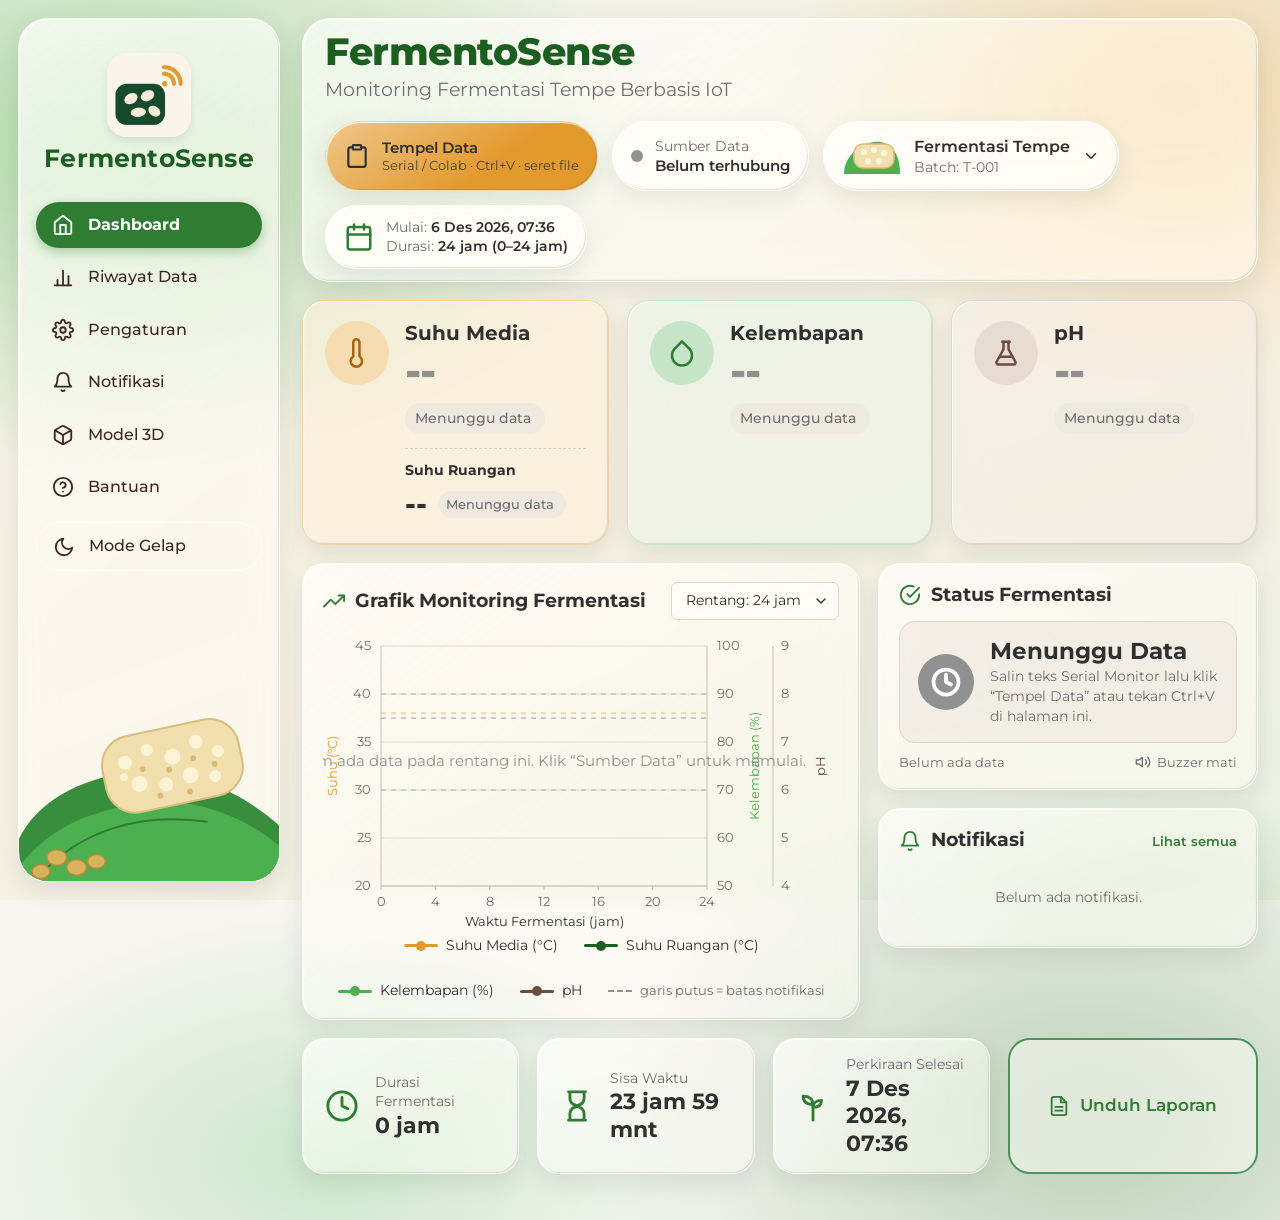
==== commit 375fe888: "Tema hijau-krem + glassy, mode gelap, animasi, dan Model 3D interaktif - Tema baru (hijau-krem, oran" ====
--- a/index.html
+++ b/index.html
@@ -6,8 +6,40 @@
 <title>FermentoSense – Monitoring Fermentasi Tempe</title>
 <link rel="icon" type="image/png" sizes="64x64" href="favicon.png">
 <link rel="apple-touch-icon" href="apple-touch-icon.png">
-<meta name="theme-color" content="#164A2B">
+<meta name="theme-color" content="#f8f6f1">
+<script>
+/* Tema terang/gelap: pilihan pengguna (localStorage) atau ikut setelan sistem.
+   Dipasang sebelum CSS agar tidak berkedip saat halaman dibuka. */
+(function () {
+  var saved = null;
+  try { saved = localStorage.getItem('fs-theme'); } catch (e) {}
+  var mq = window.matchMedia('(prefers-color-scheme: dark)');
+  function apply(t) {
+    document.documentElement.setAttribute('data-theme', t);
+    var m = document.querySelector('meta[name="theme-color"]');
+    if (m) m.setAttribute('content', t === 'dark' ? '#1c2a1f' : '#f8f6f1');
+    window.dispatchEvent(new CustomEvent('themechange', { detail: t }));
+  }
+  apply(saved || (mq.matches ? 'dark' : 'light'));
+  mq.addEventListener && mq.addEventListener('change', function (e) {
+    var s = null; try { s = localStorage.getItem('fs-theme'); } catch (x) {}
+    if (!s) apply(e.matches ? 'dark' : 'light');
+  });
+  window.fsToggleTheme = function () {
+    var t = document.documentElement.getAttribute('data-theme') === 'dark' ? 'light' : 'dark';
+    try { localStorage.setItem('fs-theme', t); } catch (e) {}
+    apply(t);
+  };
+})();
+</script>
+<!-- Font tema (Montserrat / Source Code Pro). Tanpa internet otomatis memakai font sistem. -->
+<link rel="preconnect" href="https://fonts.googleapis.com">
+<link rel="preconnect" href="https://fonts.gstatic.com" crossorigin>
+<link rel="stylesheet" href="https://fonts.googleapis.com/css2?family=Montserrat:wght@400;500;600;700;800&family=Source+Code+Pro:wght@400;600&display=swap">
 <link rel="stylesheet" href="style.css">
+<link rel="stylesheet" href="vendor/lenis.css">
+<link rel="stylesheet" href="fx.css">
+<link rel="stylesheet" href="glass.css">
 </head>
 <body>
 
@@ -39,6 +71,8 @@
     <symbol id="i-upload" viewBox="0 0 24 24"><path d="M21 15v4a2 2 0 0 1-2 2H5a2 2 0 0 1-2-2v-4"/><polyline points="17 8 12 3 7 8"/><line x1="12" y1="3" x2="12" y2="15"/></symbol>
     <symbol id="i-clipboard" viewBox="0 0 24 24"><path d="M16 4h2a2 2 0 0 1 2 2v14a2 2 0 0 1-2 2H6a2 2 0 0 1-2-2V6a2 2 0 0 1 2-2h2"/><rect x="8" y="2" width="8" height="4" rx="1"/></symbol>
     <symbol id="i-plug" viewBox="0 0 24 24"><path d="M9 2v6M15 2v6M6 8h12v4a6 6 0 0 1-12 0z"/><path d="M12 18v4"/></symbol>
+    <symbol id="i-sun" viewBox="0 0 24 24"><circle cx="12" cy="12" r="4"/><path d="M12 2v2M12 20v2M4.93 4.93l1.41 1.41M17.66 17.66l1.41 1.41M2 12h2M20 12h2M4.93 19.07l1.41-1.41M17.66 6.34l1.41-1.41"/></symbol>
+    <symbol id="i-moon" viewBox="0 0 24 24"><path d="M21 12.79A9 9 0 1 1 11.21 3 7 7 0 0 0 21 12.79z"/></symbol>
   </defs>
 </svg>
 
@@ -58,12 +92,16 @@
       <a href="#notifikasi" data-page="notifikasi" class="nav-item"><svg class="ic"><use href="#i-bell"/></svg><span>Notifikasi</span><em class="badge" id="navBadge" hidden>0</em></a>
       <a href="#model3d" data-page="model3d" class="nav-item"><svg class="ic"><use href="#i-cube"/></svg><span>Model 3D</span></a>
       <a href="#bantuan" data-page="bantuan" class="nav-item"><svg class="ic"><use href="#i-help"/></svg><span>Bantuan</span></a>
+      <button type="button" class="nav-item theme-btn" id="btnTheme" onclick="fsToggleTheme()" title="Ganti tema terang / gelap">
+        <svg class="ic i-moon"><use href="#i-moon"/></svg><svg class="ic i-sun"><use href="#i-sun"/></svg>
+        <span class="t-dark">Mode Gelap</span><span class="t-light">Mode Terang</span>
+      </button>
     </nav>
 
     <svg class="side-art" viewBox="0 0 262 210" aria-hidden="true">
-      <path d="M-10 210 C-10 150 40 110 110 100 C170 92 230 120 280 170 L280 210 Z" fill="#22663C"/>
-      <path d="M-10 210 C20 160 70 135 140 130 C190 128 240 150 280 190 L280 210 Z" fill="#2F7A4B"/>
-      <path d="M20 205 C60 160 120 140 190 150" stroke="#1B5A35" stroke-width="2" fill="none"/>
+      <path d="M-10 210 C-10 150 40 110 110 100 C170 92 230 120 280 170 L280 210 Z" fill="#388e3c"/>
+      <path d="M-10 210 C20 160 70 135 140 130 C190 128 240 150 280 190 L280 210 Z" fill="#4caf50"/>
+      <path d="M20 205 C60 160 120 140 190 150" stroke="#2e7d32" stroke-width="2" fill="none"/>
       <g transform="translate(78 70) rotate(-12)">
         <rect x="0" y="0" width="140" height="78" rx="30" fill="#f2dfae"/>
         <rect x="0" y="0" width="140" height="78" rx="30" fill="none" stroke="#d9bd7c" stroke-width="2"/>
@@ -106,7 +144,7 @@
 
         <a href="#pengaturan" class="pill-card batch-card">
           <svg class="batch-ic" viewBox="0 0 60 44" aria-hidden="true">
-            <path d="M2 40 C2 22 18 10 32 8 C46 6 58 16 58 40 Z" fill="#2F7A4B"/>
+            <path d="M2 40 C2 22 18 10 32 8 C46 6 58 16 58 40 Z" fill="#4caf50"/>
             <rect x="12" y="10" width="40" height="24" rx="9" fill="#f2dfae" stroke="#d9bd7c" stroke-width="1.5"/>
             <g fill="#fff6dc"><circle cx="22" cy="18" r="3"/><circle cx="32" cy="16" r="3"/><circle cx="42" cy="19" r="3"/><circle cx="26" cy="27" r="3"/><circle cx="37" cy="27" r="3"/></g>
           </svg>
@@ -462,6 +500,7 @@
     <button type="button" class="tab active" data-tab="sim">Simulator</button>
     <button type="button" class="tab" data-tab="paste">Tempel / Upload</button>
     <button type="button" class="tab" data-tab="usb">USB Serial</button>
+    <button type="button" class="tab" data-tab="model">Model 3D</button>
   </div>
 
   <div class="tab-body" id="tab-sim">
@@ -516,10 +555,26 @@
     </div>
     <p class="muted" id="usbStatus">Belum terhubung.</p>
   </div>
+
+  <div class="tab-body" id="tab-model" hidden>
+    <p class="muted">Pakai <b>simulasi perangkat di menu Model 3D</b> sebagai sumber data: tombol, pemanas, tutup, dan daya yang Anda klik di model langsung tampak di kartu sensor, grafik, dan notifikasi dashboard. Waktu grafik mengikuti jam simulasi (bisa dipercepat sampai 3600×).</p>
+    <p class="muted">Menghubungkan akan <b>memulai batch baru</b> (riwayat &amp; notifikasi batch sekarang dikosongkan).</p>
+    <div class="btn-row">
+      <button type="button" class="btn primary" id="modelConnect"><svg class="ic"><use href="#i-cube"/></svg> Hubungkan &amp; buka Model 3D</button>
+      <button type="button" class="btn" id="modelDisconnect" disabled>Putuskan</button>
+    </div>
+    <p class="muted" id="modelStatus">Belum terhubung.</p>
+  </div>
 </dialog>
 
 <div class="toast" id="toast" role="status" aria-live="polite"></div>
 
 <script src="app.js"></script>
+<!-- Efek animasi: Lenis (smooth scroll) + GSAP, disimpan lokal agar tetap jalan offline -->
+<script src="vendor/lenis.min.js"></script>
+<script src="vendor/gsap.min.js"></script>
+<script src="vendor/ScrollTrigger.min.js"></script>
+<script src="vendor/SplitText.min.js"></script>
+<script src="fx.js"></script>
 </body>
 </html>
--- a/style.css
+++ b/style.css
@@ -1,17 +1,92 @@
 :root{
-  /* palet dari logo: hijau hutan #164A2B, krem #F4ECD9, oranye #E39A2D */
-  --g900:#164A2B; --g800:#1B5A35; --g700:#22663C; --g600:#2F7A4B; --g500:#3F9159; --g100:#E9F0DC; --g50:#F7F3E4;
-  --ink:#1B2A21; --muted:#5A6558; --line:#E6DCC2; --bg:#FAF5E8; --card:#FFFDF7;
-  --cream:#F4ECD9; --orange:#E39A2D; --blue:#7FA23A; --purple:#8B4A2B;
-  --red:#d33a32; --red-bg:#fdeceb; --red-line:#f4c3bf; --amber:#c27a00;
-  --radius:16px; --shadow:0 1px 2px rgba(15,74,44,.05),0 6px 18px rgba(15,74,44,.06);
-}
+  /* Tema shadcn hijau-krem (mode terang). Warna "secondary" biru asli (#0062a8)
+     diganti oranye logo #E39A2D sesuai permintaan.
+     Token asli: background/card #f8f6f1, primary #4d9360, primary-foreground #303030,
+     secondary #E39A2D, muted/sidebar #f0e9e0, accent #c7e5c8, border/input #e0d6c9,
+     ring #2e7d32, destructive #c62828, card-foreground #303030, foreground #919191,
+     sidebar-primary #2e7d32, sidebar-accent #c8e6c9 / #1b5e20, sidebar-foreground #3e2723,
+     chart #4caf50 #388e3c #2e7d32 #1b5e20 #0a1f0c, radius 0.5rem. */
+  --t-bg:#f8f6f1; --t-card:#f8f6f1; --t-fg:#303030; --t-fg-soft:#919191;
+  --t-primary:#4d9360; --t-primary-fg:#303030;
+  --t-secondary:#E39A2D; --t-secondary-fg:#303030;
+  --t-muted:#f0e9e0; --t-accent:#c7e5c8; --t-accent-fg:#303030;
+  --t-border:#e0d6c9; --t-input:#e0d6c9; --t-ring:#2e7d32;
+  --t-destructive:#c62828; --t-destructive-fg:#ffffff;
+  --t-sidebar:#f0e9e0; --t-sidebar-fg:#3e2723; --t-sidebar-primary:#2e7d32; --t-sidebar-primary-fg:#ffffff;
+  --t-sidebar-accent:#c8e6c9; --t-sidebar-accent-fg:#1b5e20; --t-sidebar-border:#e0d6c9;
+  --t-dark:#1c2a1f; --t-dark-fg:#f0ebe5;
+  --font-sans:Montserrat,"Segoe UI",system-ui,-apple-system,Roboto,Arial,sans-serif;
+  --font-mono:"Source Code Pro",Consolas,"Courier New",monospace;
+
+  /* nama variabel lama dipertahankan agar sisa CSS tetap sama strukturnya */
+  --g900:#1b5e20; --g800:#2e7d32; --g700:#4d9360; --g600:#4d9360; --g500:#4caf50; --g100:#c7e5c8; --g50:#f0e9e0;
+  --ink:#303030; --muted:#6f6f6f; --line:#e0d6c9; --bg:#f8f6f1; --card:#f8f6f1;
+  --cream:#f0e9e0; --orange:#E39A2D; --blue:#4caf50; --purple:#6d4c41;
+  --red:#c62828; --red-bg:#fbe7e6; --red-line:#efb7b3; --amber:#b9721a;
+  --input-bg:#fffdf9;
+  --radius:8px; --radius-sm:6px;
+  --shadow:0 4px 8px -1px rgba(0,0,0,.1);
+
+  /* warna turunan (kartu sensor, status, grafik) – ditimpa di mode gelap */
+  color-scheme:light;
+  --secondary-hover:#d1891f; --primary-hover:#428253; --on-strong:#ffffff; --popover:#f8f5f0;
+  --temp-bg:#fcf0de; --temp-line:#f2d3a3; --temp-ic-bg:#f7dcb2; --temp-ic:#a8650f;
+  --hum-bg:#eaf4e8;  --hum-line:#c7e5c8;  --hum-ic-bg:#c7e5c8;  --hum-ic:#2e7d32;
+  --ph-bg:#f4ede6;   --ph-line:#e0d6c9;   --ph-ic-bg:#e8dcd2;   --ph-ic:#6d4c41;
+  --ok-bg:#eaf4e8; --ok-line:#c7e5c8; --ok-chip-bg:#c7e5c8; --ok-fg:#1b5e20;
+  --bad-bg:#f8d3d0; --bad-fg:#8e1c1c; --bad-ic-bg:#f6cfcc; --bad-row:#fdf0ef; --red-line-soft:#f3cbc8;
+  --dash-line:rgba(0,0,0,.14); --code-bg:#1c2a1f; --tip-bg:rgba(28,42,31,.95);
+  --spot-rgb:199,229,200; --spot-a:.55;
+  --c-temp:#E39A2D; --c-air:#1b5e20; --c-hum:#4caf50; --c-ph:#6d4c41;
+  --c-grid:#e0d6c9; --c-tick:#6f6f6f; --c-axis:#c9bfb2; --c-title:#303030; --c-empty:#919191; --c-cross:#1c2a1f;
+}
+
+/* ---------- Mode gelap (token ".dark" dari tema) ----------
+   Mengikuti setelan sistem, kecuali pengguna memilih sendiri lewat tombol tema
+   (disimpan sebagai data-theme="light"/"dark" pada <html>). */
+:root[data-theme="dark"]{
+  color-scheme:dark;
+  --t-bg:#1c2a1f; --t-card:#2d3a2e; --t-fg:#f0ebe5; --t-fg-soft:#8a948a;
+  --t-primary:#4caf50; --t-primary-fg:#0a1f0c;
+  --t-secondary:#E39A2D; --t-secondary-fg:#1c1206;
+  --t-muted:#252f26; --t-accent:#388e3c; --t-accent-fg:#f0ebe5;
+  --t-border:#3e4a3d; --t-input:#3e4a3d; --t-ring:#4caf50;
+  --t-destructive:#c62828; --t-destructive-fg:#f0ebe5;
+  --t-sidebar:#1c2a1f; --t-sidebar-fg:#f0ebe5; --t-sidebar-primary:#4caf50; --t-sidebar-primary-fg:#0a1f0c;
+  --t-sidebar-accent:#388e3c; --t-sidebar-accent-fg:#f0ebe5; --t-sidebar-border:#3e4a3d;
+  --t-dark:#141e16; --t-dark-fg:#f0ebe5;
+
+  --g900:#81c784; --g800:#66bb6a; --g700:#4caf50; --g600:#4caf50; --g500:#66bb6a; --g100:#388e3c; --g50:#252f26;
+  --ink:#f0ebe5; --muted:#d7cfc4; --line:#3e4a3d; --bg:#1c2a1f; --card:#2d3a2e;
+  --cream:#252f26; --orange:#E39A2D; --blue:#66bb6a; --purple:#c8a693;
+  --red:#ef6b63; --red-bg:#3a2323; --red-line:#7a3530; --amber:#E39A2D;
+  --input-bg:#252f26;
+  --shadow:0 4px 8px -1px rgba(0,0,0,.35);
+
+  --secondary-hover:#f0a83c; --primary-hover:#66bb6a; --on-strong:#0a1f0c; --popover:#2d3a2e;
+  --temp-bg:#3a3225; --temp-line:#6b5229; --temp-ic-bg:#5a4320; --temp-ic:#f3b562;
+  --hum-bg:#263a29;  --hum-line:#3f6b43;  --hum-ic-bg:#388e3c;  --hum-ic:#f0ebe5;
+  --ph-bg:#33302a;   --ph-line:#5a4c40;   --ph-ic-bg:#4a3d33;   --ph-ic:#d9b9a2;
+  --ok-bg:#243a28; --ok-line:#3f6b43; --ok-chip-bg:#2f5a34; --ok-fg:#c8e6c9;
+  --bad-bg:#5a2626; --bad-fg:#ffcdd2; --bad-ic-bg:#5a2626; --bad-row:#3a2626; --red-line-soft:#7a3530;
+  --dash-line:rgba(240,235,229,.18); --code-bg:#141e16; --tip-bg:rgba(20,30,22,.96);
+  --spot-rgb:76,175,80; --spot-a:.18;
+  --c-temp:#E39A2D; --c-air:#d7cfc4; --c-hum:#66bb6a; --c-ph:#c8a693;
+  --c-grid:#3e4a3d; --c-tick:#b9b1a6; --c-axis:#5a665a; --c-title:#f0ebe5; --c-empty:#8a948a; --c-cross:#f0ebe5;
+}
+
+/* Tombol ganti tema (terang / gelap) */
+.theme-btn{cursor:pointer;width:100%;border:1px dashed var(--t-sidebar-border);background:none;font:inherit;text-align:left;margin-top:6px}
+.theme-btn .i-sun,.theme-btn .t-light{display:none}
+:root[data-theme="dark"] .theme-btn .i-sun,:root[data-theme="dark"] .theme-btn .t-light{display:block}
+:root[data-theme="dark"] .theme-btn .i-moon,:root[data-theme="dark"] .theme-btn .t-dark{display:none}
+body{transition:background-color .25s,color .25s}
 *{box-sizing:border-box}
 html,body{margin:0}
-body{font-family:"Segoe UI",system-ui,-apple-system,Roboto,Arial,sans-serif;color:var(--ink);background:var(--bg);font-size:15px;line-height:1.4}
+body{font-family:var(--font-sans);color:var(--ink);background:var(--bg);font-size:15px;line-height:1.4}
 .sprite{position:absolute;width:0;height:0;overflow:hidden}
 .ic{width:22px;height:22px;fill:none;stroke:currentColor;stroke-width:2;stroke-linecap:round;stroke-linejoin:round;flex:none}
-.ic.green{color:var(--g600)}
+.ic.green{color:var(--g800)}
 button,select,input,textarea{font:inherit;color:inherit}
 a{color:inherit;text-decoration:none}
 [hidden]{display:none!important}
@@ -19,44 +94,44 @@
 .app{display:grid;grid-template-columns:262px minmax(0,1fr);min-height:100vh}
 
 /* ---------- sidebar ---------- */
-.sidebar{background:linear-gradient(180deg,#1D5A37 0%,#164A2B 100%);color:#fff;position:sticky;top:0;height:100vh;display:flex;flex-direction:column;overflow:hidden}
+.sidebar{background:var(--t-sidebar);color:var(--t-sidebar-fg);border-right:1px solid var(--t-sidebar-border);position:sticky;top:0;height:100vh;display:flex;flex-direction:column;overflow:hidden}
 .brand{display:flex;flex-direction:column;align-items:center;gap:4px;padding:34px 16px 26px}
-.brand-logo{width:84px;height:84px;border-radius:20px;display:block;box-shadow:0 4px 14px rgba(0,0,0,.28)}
-.brand-name{font-size:25px;font-weight:700;letter-spacing:.2px}
+.brand-logo{width:84px;height:84px;border-radius:20px;display:block;box-shadow:var(--shadow)}
+.brand-name{font-size:25px;font-weight:700;letter-spacing:.2px;color:var(--t-sidebar-accent-fg)}
 .nav{display:flex;flex-direction:column;gap:6px;padding:0 17px}
-.nav-item{display:flex;align-items:center;gap:14px;padding:12px 16px;border-radius:12px;color:#e6f3ea;font-size:16px;transition:background .15s}
-.nav-item:hover{background:rgba(255,255,255,.08)}
-.nav-item.active{background:var(--cream);color:var(--g900);font-weight:700}
-.badge{margin-left:auto;background:#ef4a3f;color:#fff;font-style:normal;font-size:12px;font-weight:700;min-width:24px;height:24px;border-radius:12px;display:grid;place-items:center;padding:0 6px}
+.nav-item{display:flex;align-items:center;gap:14px;padding:12px 16px;border-radius:var(--radius);color:var(--t-sidebar-fg);font-size:16px;font-weight:500;transition:background .15s,color .15s}
+.nav-item:hover{background:var(--t-sidebar-accent);color:var(--t-sidebar-accent-fg)}
+.nav-item.active{background:var(--t-sidebar-primary);color:var(--t-sidebar-primary-fg);font-weight:700}
+.badge{margin-left:auto;background:var(--t-destructive);color:var(--t-destructive-fg);font-style:normal;font-size:12px;font-weight:700;min-width:24px;height:24px;border-radius:12px;display:grid;place-items:center;padding:0 6px}
 .side-art{margin-top:auto;width:100%;display:block}
 
 /* ---------- topbar ---------- */
 .main{padding:20px 24px 28px;min-width:0}
 .topbar{display:flex;justify-content:space-between;align-items:flex-start;gap:18px;flex-wrap:wrap;margin-bottom:18px}
 .title h1{margin:0;font-size:38px;line-height:1.1;color:var(--g900);font-weight:800;letter-spacing:-.5px}
-.title p{margin:4px 0 0;font-size:19px;color:#35453c}
+.title p{margin:4px 0 0;font-size:19px;color:var(--muted)}
 .top-cards{display:flex;gap:14px;flex-wrap:wrap}
-.pill-card{display:flex;align-items:center;gap:12px;background:var(--card);border-radius:14px;padding:12px 18px;box-shadow:var(--shadow);border:1px solid var(--line);cursor:default;text-align:left}
-.pill-card small{display:block;color:#3b4a42;font-size:14px}
+.pill-card{display:flex;align-items:center;gap:12px;background:var(--card);border-radius:var(--radius);padding:12px 18px;box-shadow:var(--shadow);border:1px solid var(--line);cursor:default;text-align:left}
+.pill-card small{display:block;color:var(--muted);font-size:14px}
 .pill-card b{font-weight:600;color:var(--ink)}
 .pc-text{display:flex;flex-direction:column;line-height:1.35}
 .batch-card{cursor:pointer;min-width:250px}
 .batch-card .pc-text b{font-size:16px}
 .batch-card .chev{margin-left:auto;width:18px;height:18px}
 .batch-ic{width:60px;height:44px}
-.date-card .ic{color:var(--g700);width:30px;height:30px}
-.paste-card{cursor:pointer;background:var(--g700);border-color:var(--g700);color:#fff;transition:background .15s}
-.paste-card:hover{background:var(--g800)}
-.paste-card b,.paste-card small{color:#fff}
+.date-card .ic{color:var(--g800);width:30px;height:30px}
+.paste-card{cursor:pointer;background:var(--t-secondary);border-color:var(--t-secondary);color:var(--t-secondary-fg);transition:background .15s}
+.paste-card:hover{background:var(--secondary-hover)}
+.paste-card b,.paste-card small{color:var(--t-secondary-fg)}
 .paste-card small{opacity:.85;font-size:12.5px}
 .paste-card .ic{width:26px;height:26px}
 .source-card{cursor:pointer;transition:box-shadow .15s}
-.source-card:hover{box-shadow:0 2px 4px rgba(15,74,44,.1),0 8px 22px rgba(15,74,44,.12)}
+.source-card:hover{box-shadow:0 6px 14px -2px rgba(0,0,0,.14)}
 .source-card b{font-size:15px}
-.dot{width:12px;height:12px;border-radius:50%;background:#a7b3ac;flex:none}
-.dot.live{background:#27b25a;box-shadow:0 0 0 0 rgba(39,178,90,.6);animation:pulse 1.6s infinite}
-.dot.stale{background:#e0a32b}
-@keyframes pulse{70%{box-shadow:0 0 0 9px rgba(39,178,90,0)}100%{box-shadow:0 0 0 0 rgba(39,178,90,0)}}
+.dot{width:12px;height:12px;border-radius:50%;background:var(--t-fg-soft);flex:none}
+.dot.live{background:var(--g500);box-shadow:0 0 0 0 rgba(76,175,80,.6);animation:pulse 1.6s infinite}
+.dot.stale{background:var(--orange)}
+@keyframes pulse{70%{box-shadow:0 0 0 9px rgba(76,175,80,0)}100%{box-shadow:0 0 0 0 rgba(76,175,80,0)}}
 
 /* ---------- pages ---------- */
 .page{display:none}
@@ -67,39 +142,40 @@
 .card{background:var(--card);border-radius:var(--radius);box-shadow:var(--shadow);border:1px solid var(--line);padding:18px 20px}
 .card-head{display:flex;align-items:center;justify-content:space-between;gap:10px;margin-bottom:12px}
 .card-head h2,.card-head h3{margin:0;font-size:19px;display:flex;align-items:center;gap:10px}
-.link-sm{font-size:13px;color:var(--g700);font-weight:600}
+.link-sm{font-size:13px;color:var(--g800);font-weight:600}
 .muted{color:var(--muted);font-size:13.5px}
 
 /* ---------- sensor cards ---------- */
 .sensor-row{display:grid;grid-template-columns:repeat(3,minmax(0,1fr));gap:18px;margin-bottom:18px}
-.scard{display:flex;gap:16px;align-items:flex-start;padding:20px 22px;border-radius:var(--radius);border:1.5px solid;transition:background .2s,border-color .2s}
-.scard.temp{background:#FDF3DE;border-color:#F1D9A8}
-.scard.hum{background:#F1F5E4;border-color:#D8E3B8}
-.scard.ph{background:#F7EEE3;border-color:#E6D2BC}
+.scard{display:flex;gap:16px;align-items:flex-start;padding:20px 22px;border-radius:var(--radius);border:1.5px solid;box-shadow:var(--shadow);transition:background .2s,border-color .2s}
+.scard.temp{background:var(--temp-bg);border-color:var(--temp-line)}
+.scard.hum{background:var(--hum-bg);border-color:var(--hum-line)}
+.scard.ph{background:var(--ph-bg);border-color:var(--ph-line)}
 .scard.warn{background:var(--red-bg);border-color:var(--red-line)}
 .sicon{width:64px;height:64px;border-radius:50%;display:grid;place-items:center;flex:none}
 .sicon .ic{width:30px;height:30px}
-.temp .sicon{background:#FAE4B5;color:#A85F00}
-.hum .sicon{background:#E3EBC8;color:#5E7D1F}
-.ph .sicon{background:#EBD7C2;color:#7A4B2A}
-.warn .sicon{background:#fadad7;color:var(--red)}
+.temp .sicon{background:var(--temp-ic-bg);color:var(--temp-ic)}
+.hum .sicon{background:var(--hum-ic-bg);color:var(--hum-ic)}
+.ph .sicon{background:var(--ph-ic-bg);color:var(--ph-ic)}
+.warn .sicon{background:var(--bad-ic-bg);color:var(--red)}
+.sbody{flex:1;min-width:0}
 .slabel{font-weight:700;font-size:20px;line-height:1.2}
 .slabel-sub{font-weight:500;font-size:13px;color:var(--muted)}
 .sval{font-size:42px;font-weight:800;line-height:1.15;letter-spacing:-1px;margin:2px 0 8px;font-variant-numeric:tabular-nums}
 .sval small{font-size:34px;font-weight:800;letter-spacing:0;margin-left:6px}
-.nodata .sval{color:#9aa8a0}
+.nodata .sval{color:var(--t-fg-soft)}
 .ssub{font-size:13px;color:var(--muted);margin-top:8px;min-height:1em}
-.chip{display:inline-flex;align-items:center;gap:8px;padding:6px 16px 6px 10px;border-radius:999px;font-size:15px;max-width:100%}
+.chip{display:inline-flex;align-items:center;gap:8px;padding:6px 14px 6px 10px;border-radius:999px;font-size:13.5px;font-weight:500;max-width:100%}
 .chip .ic{width:20px;height:20px}
-.chip.ok{background:#d9f0df;color:#124a28}
-.chip.ok .ic{color:#1f9a4c}
-.chip.bad{background:#f9d5d2;color:#8d1d17;font-weight:600}
+.chip.ok{background:var(--ok-chip-bg);color:var(--ok-fg)}
+.chip.ok .ic{color:var(--g800)}
+.chip.bad{background:var(--bad-bg);color:var(--bad-fg);font-weight:600}
 .chip.bad .ic{color:var(--red)}
-.chip.idle{background:#EFE9D8;color:#5f6f66}
+.chip.idle{background:var(--t-muted);color:var(--muted)}
 .chip.sm{font-size:13px;padding:4px 12px 4px 8px;gap:6px}
 .chip.sm .ic{width:16px;height:16px}
-.subrow{display:flex;align-items:center;flex-wrap:wrap;gap:4px 12px;margin-top:14px;padding-top:12px;border-top:1px dashed rgba(0,0,0,.14)}
-.sub-label{width:100%;font-size:14px;font-weight:700;color:#3b4a42}
+.subrow{display:flex;align-items:center;flex-wrap:wrap;gap:4px 12px;margin-top:14px;padding-top:12px;border-top:1px dashed var(--dash-line)}
+.sub-label{width:100%;font-size:14px;font-weight:700;color:var(--ink)}
 .sub-val{font-size:28px;font-weight:800;letter-spacing:-.5px;font-variant-numeric:tabular-nums}
 .subrow.warn .sub-val{color:var(--red)}
 
@@ -107,34 +183,34 @@
 .main-row{display:grid;grid-template-columns:minmax(0,1fr) 380px;gap:18px;margin-bottom:18px}
 .chart-card{min-width:0}
 .select-wrap{position:relative;display:inline-flex;align-items:center}
-.select-wrap select{appearance:none;border:1px solid #cfd9d3;background:#fff;border-radius:10px;padding:8px 36px 8px 14px;font-size:14px;cursor:pointer}
+.select-wrap select{appearance:none;border:1px solid var(--t-input);background:var(--input-bg);border-radius:var(--radius-sm);padding:8px 36px 8px 14px;font-size:14px;cursor:pointer}
 .select-wrap .ic{position:absolute;right:10px;width:16px;height:16px;pointer-events:none}
 .chart{position:relative;width:100%;min-height:300px}
 .chart svg{display:block;max-width:100%}
 .chart text{font-family:inherit}
-.tip{position:absolute;pointer-events:none;background:rgba(22,38,29,.94);color:#fff;border-radius:10px;padding:8px 12px;font-size:13px;line-height:1.5;display:none;white-space:nowrap;z-index:5}
+.tip{position:absolute;pointer-events:none;background:var(--tip-bg);border:1px solid var(--line);color:var(--t-dark-fg);border-radius:var(--radius);padding:8px 12px;font-size:13px;line-height:1.5;display:none;white-space:nowrap;z-index:5}
 .tip b{display:block;margin-bottom:2px}
 .tip i{display:inline-block;width:9px;height:9px;border-radius:50%;margin-right:6px}
 .legend{display:flex;justify-content:center;gap:26px;flex-wrap:wrap;font-size:14px;margin-top:4px}
 .legend span{display:flex;align-items:center;gap:8px}
 .lg{width:34px;height:3px;position:relative;display:inline-block;border-radius:2px}
 .lg::after{content:"";position:absolute;left:50%;top:50%;width:10px;height:10px;border-radius:50%;background:inherit;transform:translate(-50%,-50%)}
-.lg.temp{background:var(--orange)}.lg.air{background:#164A2B}.lg.hum{background:var(--blue)}.lg.ph{background:var(--purple)}
+.lg.temp{background:var(--c-temp)}.lg.air{background:var(--c-air)}.lg.hum{background:var(--c-hum)}.lg.ph{background:var(--c-ph)}
 .lg-note{color:var(--muted);font-size:12.5px}
-.lg-dash{width:24px;border-top:2px dashed #b4bfb8;display:inline-block}
+.lg-dash{width:24px;border-top:2px dashed var(--t-fg-soft);display:inline-block}
 
 .side-col{display:flex;flex-direction:column;gap:18px;min-width:0}
-.status-box{display:flex;align-items:center;gap:16px;border-radius:14px;padding:16px 18px;background:#E9F0DC}
+.status-box{display:flex;align-items:center;gap:16px;border-radius:var(--radius);padding:16px 18px;background:var(--ok-bg);border:1px solid var(--ok-line)}
 .status-box b{font-size:23px;display:block;line-height:1.2}
-.status-box p{margin:2px 0 0;font-size:14px;color:#26432f}
-.status-icon{width:56px;height:56px;border-radius:50%;background:#2F7A4B;color:#fff;display:grid;place-items:center;flex:none}
+.status-box p{margin:2px 0 0;font-size:14px;color:var(--ok-fg)}
+.status-icon{width:56px;height:56px;border-radius:50%;background:var(--g800);color:var(--on-strong);display:grid;place-items:center;flex:none}
 .status-icon .ic{width:30px;height:30px;stroke-width:3}
 .status-box.warn{background:var(--red-bg);border:1px solid var(--red-line)}
 .status-box.warn .status-icon{background:var(--red)}
-.status-box.warn p{color:#7d2520}
-.status-box.warn ul{margin:6px 0 0;padding-left:18px;font-size:14px;color:#7d2520}
-.status-box.idle{background:#EFE9D8}
-.status-box.idle .status-icon{background:#9aa8a0}
+.status-box.warn p{color:var(--bad-fg)}
+.status-box.warn ul{margin:6px 0 0;padding-left:18px;font-size:14px;color:var(--bad-fg)}
+.status-box.idle{background:var(--t-muted);border-color:var(--line)}
+.status-box.idle .status-icon{background:var(--t-fg-soft)}
 .status-box.idle p{color:var(--muted)}
 .status-meta{display:flex;justify-content:space-between;align-items:center;gap:10px;margin-top:10px;font-size:13px;color:var(--muted);flex-wrap:wrap}
 .buzzer{display:inline-flex;align-items:center;gap:6px}
@@ -142,22 +218,22 @@
 .buzzer.on{color:var(--red);font-weight:700}
 .buzzer.on .ic{animation:shake .5s infinite}
 @keyframes shake{25%{transform:rotate(-12deg)}75%{transform:rotate(12deg)}}
-.buzzer button{border:1px solid var(--red-line);background:#fff;color:var(--red);border-radius:8px;padding:2px 10px;font-size:12px;cursor:pointer}
+.buzzer button{border:1px solid var(--red-line);background:var(--input-bg);color:var(--red);border-radius:var(--radius-sm);padding:2px 10px;font-size:12px;cursor:pointer}
 
 .notif-list{display:flex;flex-direction:column;gap:10px}
-.notif{display:flex;gap:12px;padding:12px 14px;border-radius:12px;align-items:flex-start}
+.notif{display:flex;gap:12px;padding:12px 14px;border-radius:var(--radius);align-items:flex-start}
 .notif .ic{margin-top:2px}
-.notif.warn{background:#fbe9e8;border:1px solid #f6d3d0;color:#8d1d17}
+.notif.warn{background:var(--red-bg);border:1px solid var(--red-line-soft);color:var(--bad-fg)}
 .notif.warn .ic{color:var(--red)}
-.notif.ok{background:#e6f5ea;border:1px solid #d3ecda;color:#173f26}
-.notif.ok .ic{color:#1f9a4c}
+.notif.ok{background:var(--ok-bg);border:1px solid var(--ok-line);color:var(--ok-fg)}
+.notif.ok .ic{color:var(--g800)}
 .nb{flex:1;min-width:0}
 .nt{display:flex;justify-content:space-between;gap:10px;align-items:baseline}
 .nt b{font-size:15px}
 .nt span{font-size:12.5px;opacity:.8;white-space:nowrap}
 .notif p{margin:2px 0 0;font-size:13.5px;color:var(--ink);opacity:.85}
 .notif.unread{box-shadow:inset 3px 0 0 var(--red)}
-.notif.ok.unread{box-shadow:inset 3px 0 0 #27ae55}
+.notif.ok.unread{box-shadow:inset 3px 0 0 var(--g500)}
 .empty{color:var(--muted);text-align:center;padding:22px 8px;font-size:14px}
 .notif-list.big .notif{padding:14px 16px}
 
@@ -165,44 +241,44 @@
 .bottom-row{display:grid;grid-template-columns:repeat(3,minmax(0,1fr)) 250px;gap:18px;align-items:stretch}
 .card.mini{display:flex;align-items:center;gap:16px;padding:16px 22px}
 .card.mini .ic{width:34px;height:34px}
-.card.mini small{display:block;color:#3b4a42;font-size:14px}
+.card.mini small{display:block;color:var(--muted);font-size:14px}
 .card.mini b{font-size:22px;font-weight:700;line-height:1.25}
-.btn-report{display:flex;align-items:center;justify-content:center;gap:10px;background:#fff;border:2px solid var(--g700);color:var(--g700);border-radius:14px;font-size:17px;font-weight:600;cursor:pointer;padding:14px;transition:background .15s,color .15s}
-.btn-report:hover{background:var(--g700);color:#fff}
+.btn-report{display:flex;align-items:center;justify-content:center;gap:10px;background:var(--card);border:2px solid var(--g700);color:var(--g800);border-radius:var(--radius);font-size:17px;font-weight:600;cursor:pointer;padding:14px;transition:background .15s,color .15s}
+.btn-report:hover{background:var(--g700);color:var(--t-primary-fg)}
 
 /* ---------- buttons / forms ---------- */
 .btn-row{display:flex;gap:10px;flex-wrap:wrap;align-items:center}
-.btn{display:inline-flex;align-items:center;gap:8px;border:1px solid #D6CCAF;background:#fff;border-radius:10px;padding:9px 16px;cursor:pointer;font-weight:600;font-size:14px;color:var(--g800)}
+.btn{display:inline-flex;align-items:center;gap:8px;border:1px solid var(--t-border);background:var(--input-bg);border-radius:var(--radius-sm);padding:9px 16px;cursor:pointer;font-weight:600;font-size:14px;color:var(--ink)}
 .btn .ic{width:17px;height:17px}
-.btn:hover{background:var(--g50)}
-.btn.primary{background:var(--g700);border-color:var(--g700);color:#fff}
-.btn.primary:hover{background:var(--g800)}
+.btn:hover{background:var(--t-muted)}
+.btn.primary{background:var(--t-primary);border-color:var(--t-primary);color:var(--t-primary-fg)}
+.btn.primary:hover{background:var(--primary-hover)}
 .btn.danger{color:var(--red);border-color:var(--red-line)}
 .btn.danger:hover{background:var(--red-bg)}
 .btn:disabled{opacity:.5;cursor:not-allowed}
-.chip-btn{border:1px solid #D6CCAF;background:#fff;border-radius:999px;padding:5px 14px;cursor:pointer;font-size:13px}
-.chip-btn:hover{background:var(--g100)}
+.chip-btn{border:1px solid var(--t-border);background:var(--input-bg);border-radius:999px;padding:5px 14px;cursor:pointer;font-size:13px}
+.chip-btn:hover{background:var(--t-accent)}
 
 .settings-grid{display:grid;grid-template-columns:repeat(2,minmax(0,1fr));gap:18px}
 .settings-grid .wide{grid-column:1/-1}
 .form-grid{display:grid;grid-template-columns:repeat(2,minmax(0,1fr));gap:14px 16px}
 .form-grid label,.tab-body label{display:flex;flex-direction:column;gap:5px;font-size:14px;font-weight:600}
 .form-grid small{font-weight:400;color:var(--muted);font-size:12px}
-input[type=text],input[type=number],input[type=datetime-local],select,textarea{border:1px solid #c9d6ce;border-radius:10px;padding:9px 12px;background:#fff;width:100%}
-input:focus,select:focus,textarea:focus{outline:2px solid #E39A2D;border-color:#2F7A4B}
+input[type=text],input[type=number],input[type=datetime-local],select,textarea{border:1px solid var(--t-input);border-radius:var(--radius-sm);padding:9px 12px;background:var(--input-bg);width:100%}
+input:focus,select:focus,textarea:focus{outline:2px solid var(--t-ring);outline-offset:1px;border-color:var(--t-ring)}
 label.check{flex-direction:row!important;align-items:center;gap:10px!important;font-weight:500!important;grid-column:1/-1}
-label.check input{width:auto}
+label.check input{width:auto;accent-color:var(--g800)}
 
 .table-wrap{overflow:auto;max-width:100%}
 .tbl{border-collapse:collapse;width:100%;font-size:14px}
 .tbl th,.tbl td{text-align:left;padding:9px 12px;border-bottom:1px solid var(--line);white-space:nowrap}
-.tbl th{color:var(--muted);font-weight:600;font-size:13px;position:sticky;top:0;background:#fff}
+.tbl th{color:var(--muted);font-weight:600;font-size:13px;position:sticky;top:0;background:var(--card)}
 .tbl td.num{font-variant-numeric:tabular-nums}
-.tbl tr.bad td{background:#fff6f5}
+.tbl tr.bad td{background:var(--bad-row)}
 .tag{display:inline-block;padding:2px 10px;border-radius:999px;font-size:12px;font-weight:600}
-.tag.ok{background:#d9f0df;color:#124a28}
-.tag.bad{background:#f9d5d2;color:#8d1d17}
-code{background:#F1E9D2;border-radius:5px;padding:1px 6px;font-size:13px}
+.tag.ok{background:var(--ok-chip-bg);color:var(--ok-fg)}
+.tag.bad{background:var(--bad-bg);color:var(--bad-fg)}
+code{background:var(--t-muted);border-radius:5px;padding:1px 6px;font-size:13px;font-family:var(--font-mono)}
 
 .stat-grid{display:grid;grid-template-columns:repeat(auto-fit,minmax(210px,1fr));gap:18px;margin-bottom:18px}
 .stat h3{margin:0 0 8px;font-size:16px;display:flex;align-items:center;gap:8px}
@@ -212,39 +288,39 @@
 
 .model-card{padding:16px}
 .model-card p{margin:0 0 12px}
-.model-card iframe{display:block;width:100%;height:min(980px,calc(100vh - 230px));min-height:720px;border:0;border-radius:12px;background:#FAF5E8}
+.model-card iframe{display:block;width:100%;height:min(980px,calc(100vh - 230px));min-height:720px;border:0;border-radius:var(--radius);background:var(--bg)}
 .help{margin-bottom:16px}
 .help h3{margin:0 0 10px;font-size:18px}
 .flow{list-style:none;display:flex;gap:10px;flex-wrap:wrap;padding:0;margin:0 0 12px;counter-reset:f}
-.flow li{flex:1;min-width:140px;background:var(--g50);border:1px solid #E6DCC2;border-radius:12px;padding:10px 12px;display:flex;flex-direction:column;counter-increment:f}
-.flow li::before{content:counter(f);width:22px;height:22px;border-radius:50%;background:var(--g700);color:#fff;font-size:12px;display:grid;place-items:center;margin-bottom:6px;font-weight:700}
+.flow li{flex:1;min-width:140px;background:var(--g50);border:1px solid var(--line);border-radius:var(--radius);padding:10px 12px;display:flex;flex-direction:column;counter-increment:f}
+.flow li::before{content:counter(f);width:22px;height:22px;border-radius:50%;background:var(--g800);color:var(--on-strong);font-size:12px;display:grid;place-items:center;margin-bottom:6px;font-weight:700}
 .flow span{font-size:13px;color:var(--muted)}
 .steps{padding-left:22px;margin:0}.steps li{margin:6px 0}
-pre.code{background:#13241b;color:#d6f0de;border-radius:12px;padding:14px 16px;overflow:auto;font-size:13px;line-height:1.5;margin:0;font-family:Consolas,"Courier New",monospace;max-height:460px}
+pre.code{background:var(--code-bg);border:1px solid var(--line);color:var(--t-dark-fg);border-radius:var(--radius);padding:14px 16px;overflow:auto;font-size:13px;line-height:1.5;margin:0;font-family:var(--font-mono);max-height:460px}
 pre.code.small{max-height:none}
 
 /* ---------- modal ---------- */
-dialog{border:none;border-radius:18px;padding:0;width:min(640px,94vw);box-shadow:0 20px 60px rgba(0,0,0,.3);color:var(--ink)}
-dialog::backdrop{background:rgba(10,30,20,.5)}
+dialog{border:1px solid var(--line);border-radius:12px;padding:0;width:min(640px,94vw);box-shadow:0 20px 60px rgba(0,0,0,.25);color:var(--ink);background:var(--popover)}
+dialog::backdrop{background:rgba(10,31,12,.5)}
 .modal-head{display:flex;justify-content:space-between;align-items:center;padding:18px 22px 6px}
 .modal-head h3{margin:0;font-size:20px}
 .x{border:none;background:none;font-size:28px;line-height:1;cursor:pointer;color:var(--muted)}
 .tabs{display:flex;gap:4px;padding:0 22px;border-bottom:1px solid var(--line)}
 .tab{border:none;background:none;padding:10px 14px;cursor:pointer;font-weight:600;color:var(--muted);border-bottom:3px solid transparent}
-.tab.active{color:var(--g700);border-color:var(--g600)}
+.tab.active{color:var(--g800);border-color:var(--g800)}
 .tab-body{padding:16px 22px 22px;display:flex;flex-direction:column;gap:14px}
 .tab-body p{margin:0}
 .sliders{display:flex;flex-direction:column;gap:12px}
 .sliders label{display:block}
-.sliders output{float:right;font-weight:700;color:var(--g700)}
-.sliders input[type=range]{width:100%;accent-color:var(--g600);margin-top:6px}
+.sliders output{float:right;font-weight:700;color:var(--g800)}
+.sliders input[type=range]{width:100%;accent-color:var(--g800);margin-top:6px}
 .presets{display:flex;gap:8px;flex-wrap:wrap;align-items:center;font-size:13px;color:var(--muted)}
-.filebox{display:flex;align-items:center;gap:12px;flex-wrap:wrap;padding:12px 14px;border:2px dashed #D6CCAF;border-radius:12px;background:var(--g50)}
+.filebox{display:flex;align-items:center;gap:12px;flex-wrap:wrap;padding:12px 14px;border:2px dashed var(--t-border);border-radius:var(--radius);background:var(--g50)}
 .filebox small{flex:1;min-width:200px;color:var(--muted);font-size:12.5px;line-height:1.45}
 .paste-opts{display:flex;gap:14px;align-items:flex-end;flex-wrap:wrap;justify-content:space-between}
-textarea{font-family:Consolas,monospace;font-size:13px;resize:vertical}
-
-.toast{position:fixed;left:50%;bottom:26px;transform:translate(-50%,30px);background:#16261d;color:#fff;padding:11px 20px;border-radius:12px;font-size:14px;opacity:0;pointer-events:none;transition:.25s;z-index:50;max-width:90vw;text-align:center}
+textarea{font-family:var(--font-mono);font-size:13px;resize:vertical}
+
+.toast{position:fixed;left:50%;bottom:26px;transform:translate(-50%,30px);background:var(--t-dark);color:var(--t-dark-fg);padding:11px 20px;border-radius:var(--radius);font-size:14px;opacity:0;pointer-events:none;transition:.25s;z-index:50;max-width:90vw;text-align:center}
 .toast.show{opacity:1;transform:translate(-50%,0)}
 
 /* ---------- responsive ---------- */
@@ -255,12 +331,13 @@
 }
 @media (max-width:1000px){
   .app{grid-template-columns:1fr}
-  .sidebar{position:static;height:auto;flex-direction:row;align-items:center;gap:8px;padding:10px 14px;overflow-x:auto}
+  .sidebar{position:static;height:auto;flex-direction:row;align-items:center;gap:8px;padding:10px 14px;overflow-x:auto;border-right:0;border-bottom:1px solid var(--t-sidebar-border)}
   .brand{flex-direction:row;padding:0 10px 0 0;gap:8px}
   .brand-logo{width:38px;height:38px;border-radius:10px;box-shadow:none}.brand-name{font-size:18px;white-space:nowrap}
   .nav{flex-direction:row;padding:0}
   .nav-item{padding:9px 12px;font-size:14px;white-space:nowrap;gap:8px}
   .nav-item .ic{width:18px;height:18px}
+  .theme-btn{width:auto;margin-top:0}
   .side-art{display:none}
   .sensor-row,.stat-grid{grid-template-columns:1fr}
   .settings-grid{grid-template-columns:1fr}
--- a/vendor/lenis.css
+++ b/vendor/lenis.css
@@ -0,0 +1,26 @@
+html.lenis,
+html.lenis body {
+  height: auto;
+}
+
+.lenis:not(.lenis-autoToggle).lenis-stopped {
+  overflow: clip;
+}
+
+.lenis [data-lenis-prevent],
+.lenis [data-lenis-prevent-wheel],
+.lenis [data-lenis-prevent-touch],
+.lenis [data-lenis-prevent-vertical],
+.lenis [data-lenis-prevent-horizontal] {
+  overscroll-behavior: contain;
+}
+
+.lenis.lenis-smooth iframe {
+  pointer-events: none;
+}
+
+.lenis.lenis-autoToggle {
+  transition-property: overflow;
+  transition-duration: 1ms;
+  transition-behavior: allow-discrete;
+}
--- a/fx.css
+++ b/fx.css
@@ -0,0 +1,40 @@
+/* =====================================================================
+   FermentoSense – efek animasi (Lenis + GSAP + efek gaya React Bits)
+   Dimuat setelah style.css dan vendor/lenis.css.
+   ===================================================================== */
+
+/* Lenis mematikan klik pada semua iframe saat smooth scroll aktif.
+   Model 3D harus tetap bisa diputar, jadi iframe-nya dikecualikan. */
+.lenis.lenis-smooth #modelFrame{pointer-events:auto}
+
+/* ---- Spotlight card (terinspirasi React Bits "SpotlightCard") ----
+   Cahaya lembut mengikuti kursor; --mx/--my diisi oleh fx.js. */
+.fx-spot{--mx:50%;--my:50%;--spot:0}
+.fx-spot{
+  background-image:radial-gradient(420px circle at var(--mx) var(--my),
+    rgba(var(--spot-rgb),calc(var(--spot-a) * var(--spot))), transparent 55%);
+  transition:--spot .3s;
+}
+.fx-spot:hover{--spot:1}
+.scard.fx-spot{transition:background-color .2s,border-color .2s,transform .25s,box-shadow .25s}
+.scard.fx-spot:hover{transform:translateY(-2px);box-shadow:0 10px 24px rgba(0,0,0,.12)}
+@property --spot{syntax:"<number>";inherits:true;initial-value:0}
+
+/* ---- Shiny text (terinspirasi React Bits "ShinyText") ---- */
+.fx-shiny{
+  background:linear-gradient(110deg,currentColor 40%,#E39A2D 50%,currentColor 60%) 0 0/250% 100%;
+  -webkit-background-clip:text;background-clip:text;-webkit-text-fill-color:transparent;
+  animation:fx-shine 5s linear infinite;
+}
+@keyframes fx-shine{from{background-position:100% 0}to{background-position:-150% 0}}
+
+/* Nilai sensor berdenyut singkat saat berubah */
+.sval.fx-bump{animation:fx-bump .45s ease}
+@keyframes fx-bump{30%{transform:scale(1.06)}}
+.sval{transform-origin:left center}
+
+@media (prefers-reduced-motion: reduce){
+  .fx-shiny{animation:none;-webkit-text-fill-color:currentColor;background:none}
+  .sval.fx-bump{animation:none}
+  .scard.fx-spot:hover{transform:none}
+}
--- a/glass.css
+++ b/glass.css
@@ -0,0 +1,103 @@
+/* =====================================================================
+   FermentoSense – gaya "glassy" (terinspirasi glassy-dashboard dari 21st.dev)
+   Lapisan kaca di atas style.css + fx.css. Hapus <link> glass.css di index.html untuk kembali ke tampilan datar.
+   ===================================================================== */
+:root{
+  --glass:rgba(255,253,248,.52);
+  --glass-strong:rgba(255,253,248,.78);
+  --gloss:linear-gradient(144deg,rgba(255,255,255,.45),rgba(255,255,255,0) 62%);
+  --rim:rgba(255,255,255,.62);
+  --edge-light:rgba(255,255,255,.85);
+  --edge-shade:rgba(30,60,35,.14);
+  --glass-shadow:0 8px 24px rgba(27,60,32,.10);
+  --frost:blur(16px) saturate(1.35);
+  --scene:
+    radial-gradient(60vw 50vh at 8% 12%, rgba(76,175,80,.38), transparent 70%),
+    radial-gradient(45vw 45vh at 92% 8%, rgba(227,154,45,.30), transparent 70%),
+    radial-gradient(55vw 55vh at 85% 92%, rgba(46,125,50,.30), transparent 70%),
+    radial-gradient(45vw 40vh at 25% 95%, rgba(199,229,200,.9), transparent 70%),
+    linear-gradient(160deg,#eef3e6,#f8f1e4 55%,#e9f1e2);
+}
+:root[data-theme="dark"]{
+  --glass:rgba(45,58,46,.50);
+  --glass-strong:rgba(45,58,46,.82);
+  --gloss:linear-gradient(144deg,rgba(255,255,255,.10),rgba(255,255,255,0) 62%);
+  --rim:rgba(240,235,229,.16);
+  --edge-light:rgba(240,235,229,.22);
+  --edge-shade:rgba(0,0,0,.35);
+  --glass-shadow:0 10px 30px rgba(0,0,0,.35);
+  --scene:
+    radial-gradient(60vw 50vh at 8% 12%, rgba(76,175,80,.30), transparent 70%),
+    radial-gradient(45vw 45vh at 92% 8%, rgba(227,154,45,.20), transparent 70%),
+    radial-gradient(55vw 55vh at 85% 92%, rgba(56,142,60,.28), transparent 70%),
+    radial-gradient(45vw 40vh at 25% 95%, rgba(27,94,32,.45), transparent 70%),
+    linear-gradient(160deg,#0f1a11,#1c2a1f 55%,#13201a);
+}
+
+body{background:var(--scene) fixed;background-color:var(--bg)}
+.app{gap:18px;padding:18px}
+
+/* bilah kaca bersama */
+.sidebar,.topbar,.card,.pill-card,.scard,dialog{
+  border:1px solid var(--rim);
+  box-shadow:inset 1px 1px 1px var(--edge-light),inset -1px -1px 1px var(--edge-shade),var(--glass-shadow);
+  -webkit-backdrop-filter:var(--frost);backdrop-filter:var(--frost);
+}
+
+/* sidebar melayang */
+.sidebar{top:18px;height:calc(100vh - 36px);border-radius:30px;background:var(--gloss),var(--glass)}
+.nav-item{border-radius:999px}
+.nav-item.active{box-shadow:0 4px 12px rgba(46,125,50,.35)}
+.theme-btn{border-style:solid;border-color:var(--rim)}
+
+/* topbar jadi pil kaca */
+.main{padding:0 4px 28px}
+.topbar{border-radius:28px;padding:12px 14px 12px 22px;background:var(--gloss),var(--glass);align-items:center}
+.pill-card{border-radius:999px;background-color:var(--glass-strong);background-image:var(--gloss)}
+.paste-card{background-color:var(--t-secondary);border-color:rgba(255,255,255,.5)}
+.paste-card:hover{background-color:var(--secondary-hover)}
+
+/* kartu kaca */
+.card{border-radius:22px;background-color:var(--glass);background-image:var(--gloss)}
+.scard{border-radius:22px;background-image:var(--gloss)}
+.scard.temp{background-color:color-mix(in srgb,var(--temp-bg) 62%,transparent)}
+.scard.hum{background-color:color-mix(in srgb,var(--hum-bg) 62%,transparent)}
+.scard.ph{background-color:color-mix(in srgb,var(--ph-bg) 62%,transparent)}
+.scard.warn{background-color:color-mix(in srgb,var(--red-bg) 72%,transparent);border-color:var(--red-line)}
+.scard{border-width:1px}
+
+/* spotlight dari fx.css digabung dengan kilap kaca */
+.fx-spot{background-image:
+  radial-gradient(420px circle at var(--mx) var(--my),rgba(var(--spot-rgb),calc(var(--spot-a) * var(--spot))),transparent 55%),
+  var(--gloss)}
+
+/* isi dalam kartu sedikit transparan */
+.status-box{background:color-mix(in srgb,var(--ok-bg) 70%,transparent)}
+.status-box.warn{background:color-mix(in srgb,var(--red-bg) 75%,transparent)}
+.status-box.idle{background:color-mix(in srgb,var(--t-muted) 65%,transparent)}
+.notif.ok{background:color-mix(in srgb,var(--ok-bg) 70%,transparent)}
+.notif.warn{background:color-mix(in srgb,var(--red-bg) 75%,transparent)}
+.status-box,.notif{border-radius:16px}
+.flow li,.filebox{background:color-mix(in srgb,var(--t-muted) 55%,transparent);border-radius:16px}
+.tbl th{background:var(--glass-strong)}
+.btn,.chip-btn,.select-wrap select,input[type=text],input[type=number],input[type=datetime-local],select,textarea{
+  background-color:color-mix(in srgb,var(--input-bg) 70%,transparent)}
+.btn{border-radius:999px}
+.btn-report{border-radius:22px;background-color:var(--glass)}
+.model-card iframe{border-radius:16px}
+pre.code{border-radius:16px}
+
+/* modal kaca */
+dialog{border-radius:24px;background:color-mix(in srgb,var(--popover) 82%,transparent)}
+dialog::backdrop{-webkit-backdrop-filter:blur(5px);backdrop-filter:blur(5px)}
+
+@media (max-width:1000px){
+  .app{padding:10px;gap:12px}
+  .sidebar{position:sticky;top:10px;z-index:5;height:auto;border-radius:999px}
+}
+@media (max-width:640px){
+  .pill-card{border-radius:20px}
+}
+@media (prefers-reduced-transparency:reduce){
+  .sidebar,.topbar,.card,.pill-card,.scard,dialog{-webkit-backdrop-filter:none;backdrop-filter:none;background-color:var(--card)}
+}
